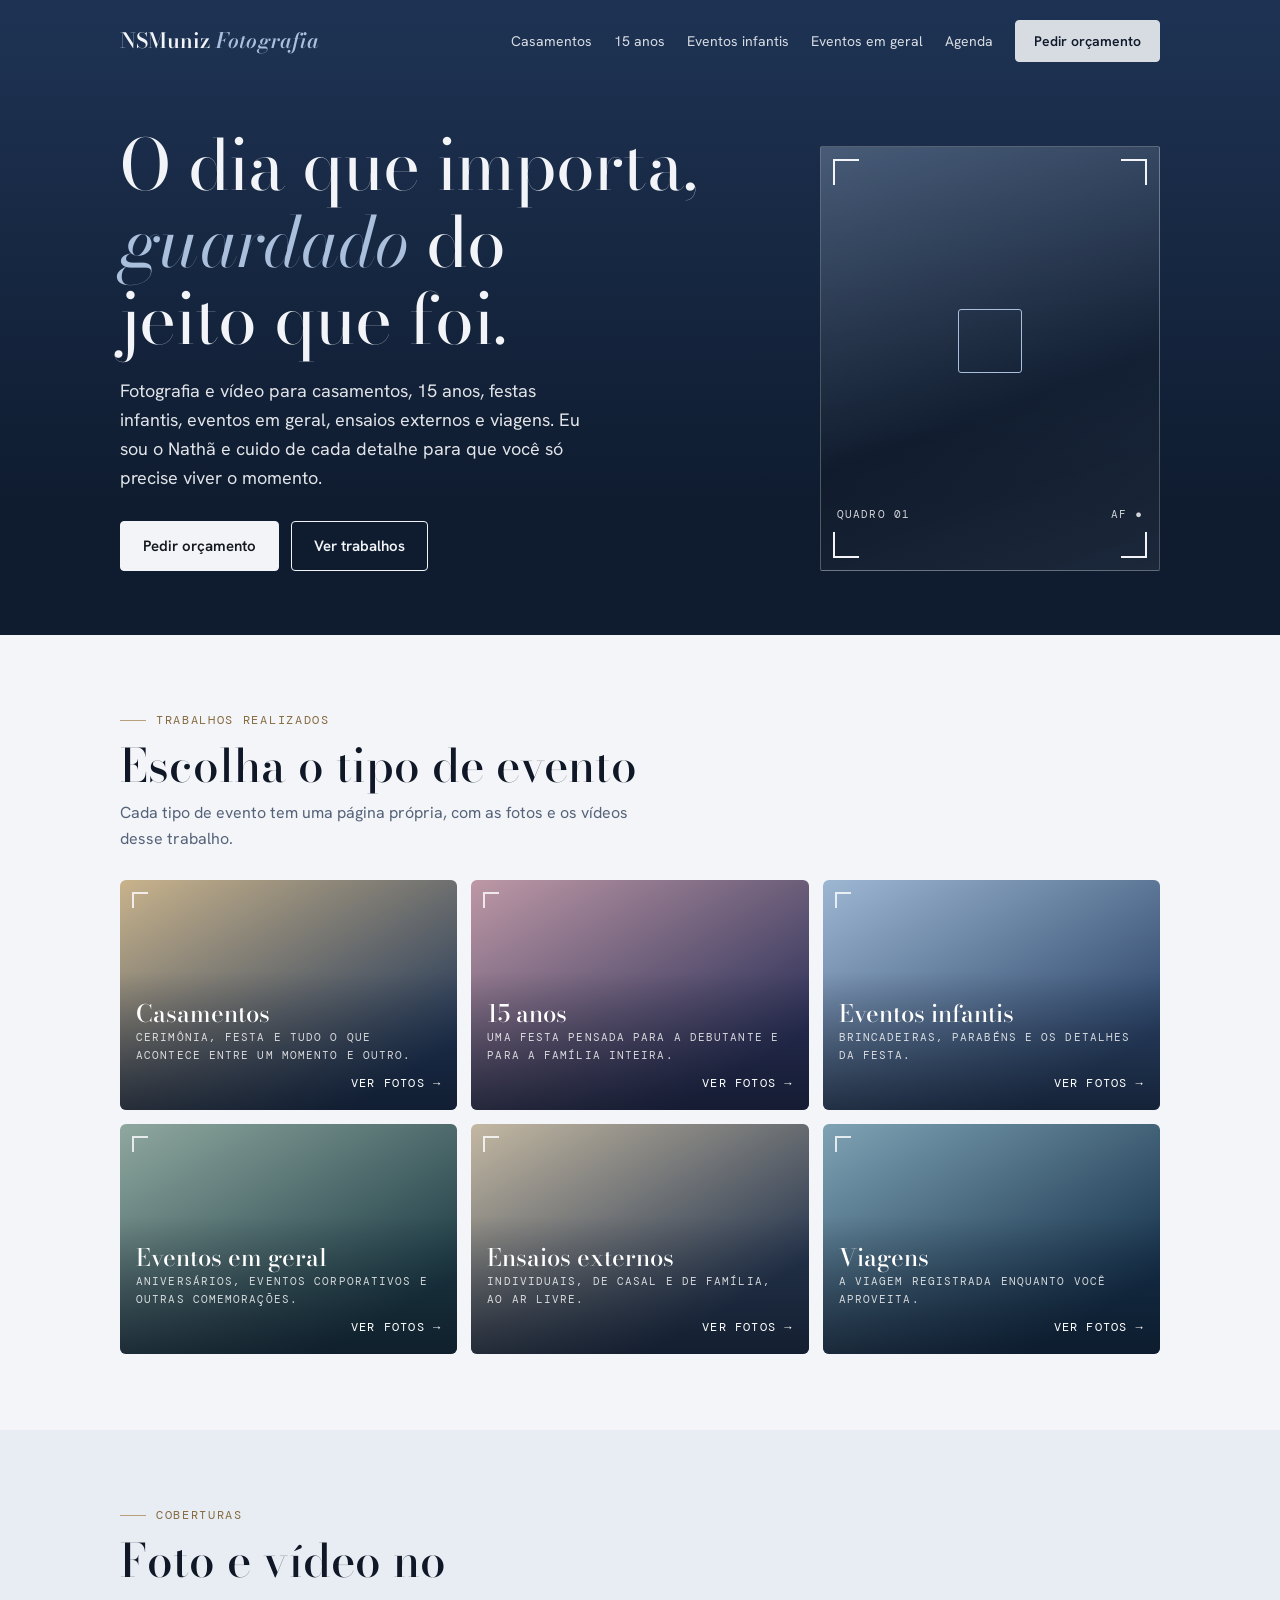
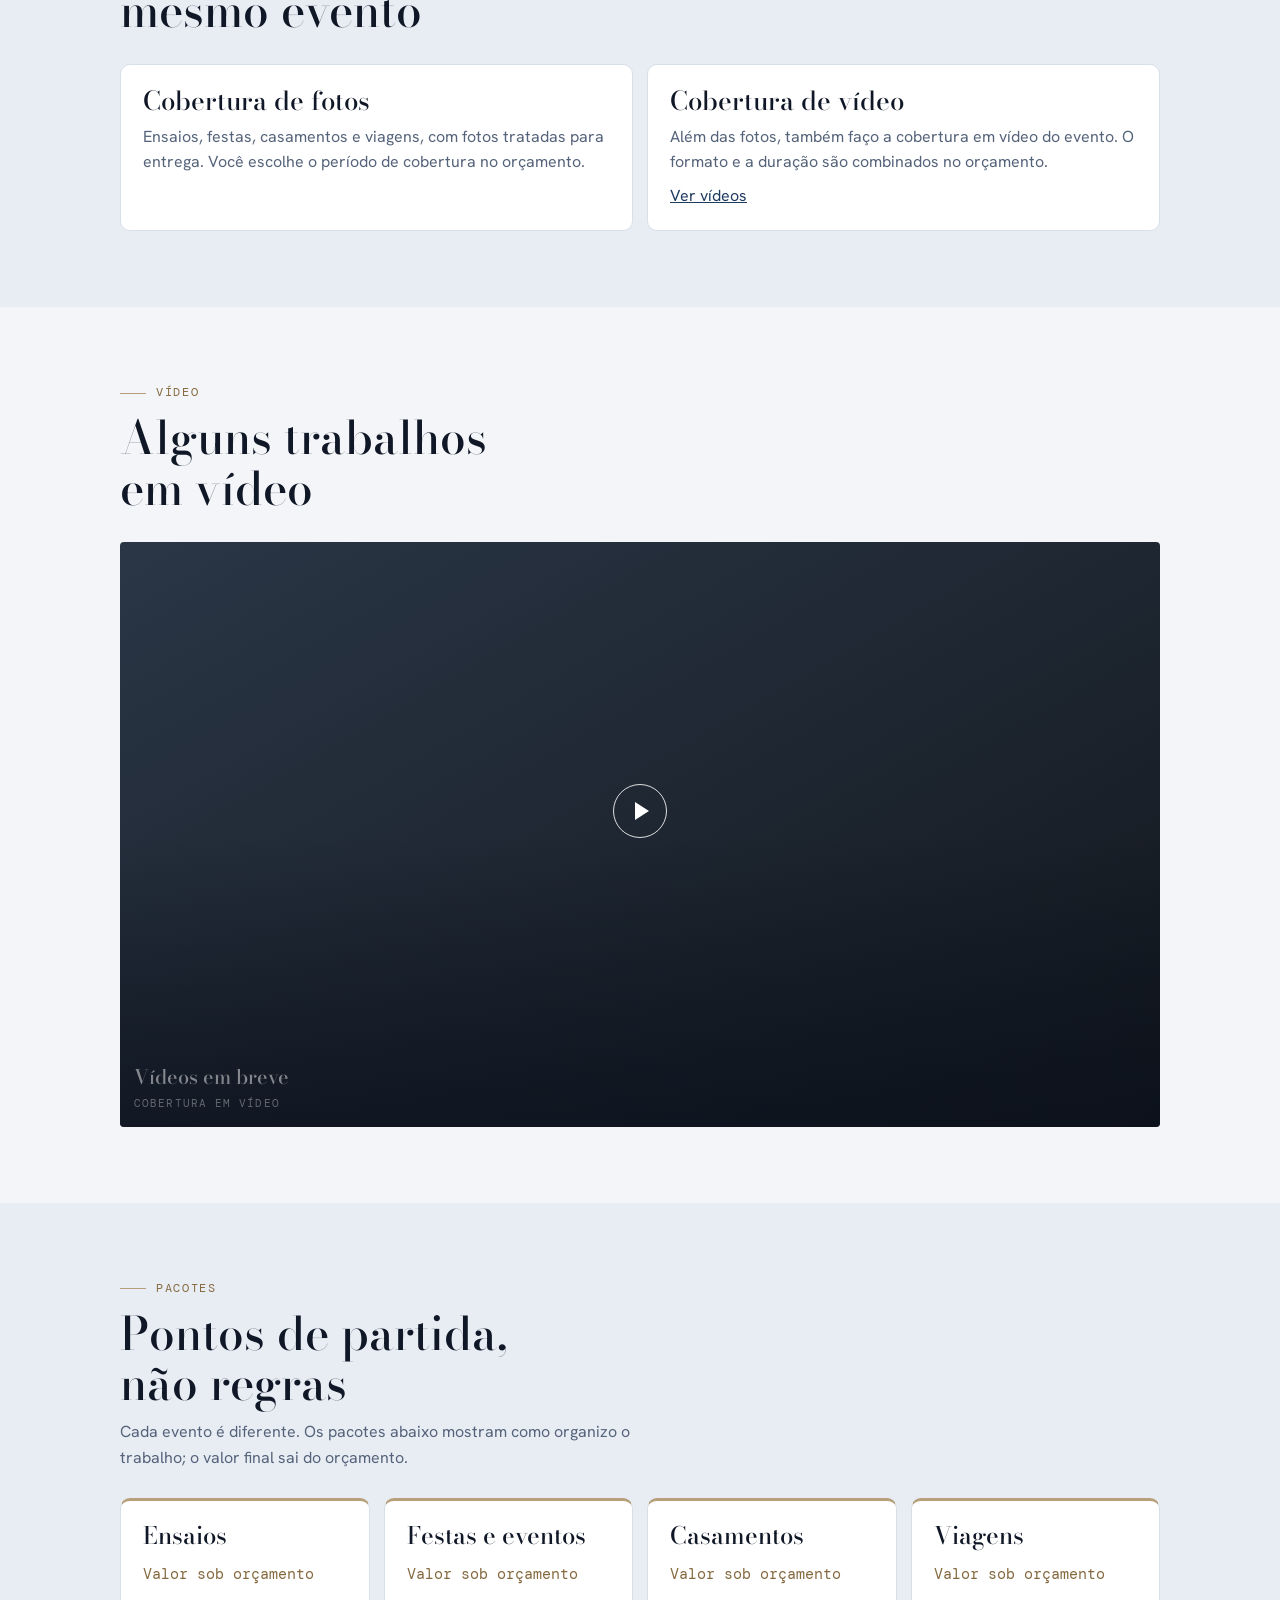
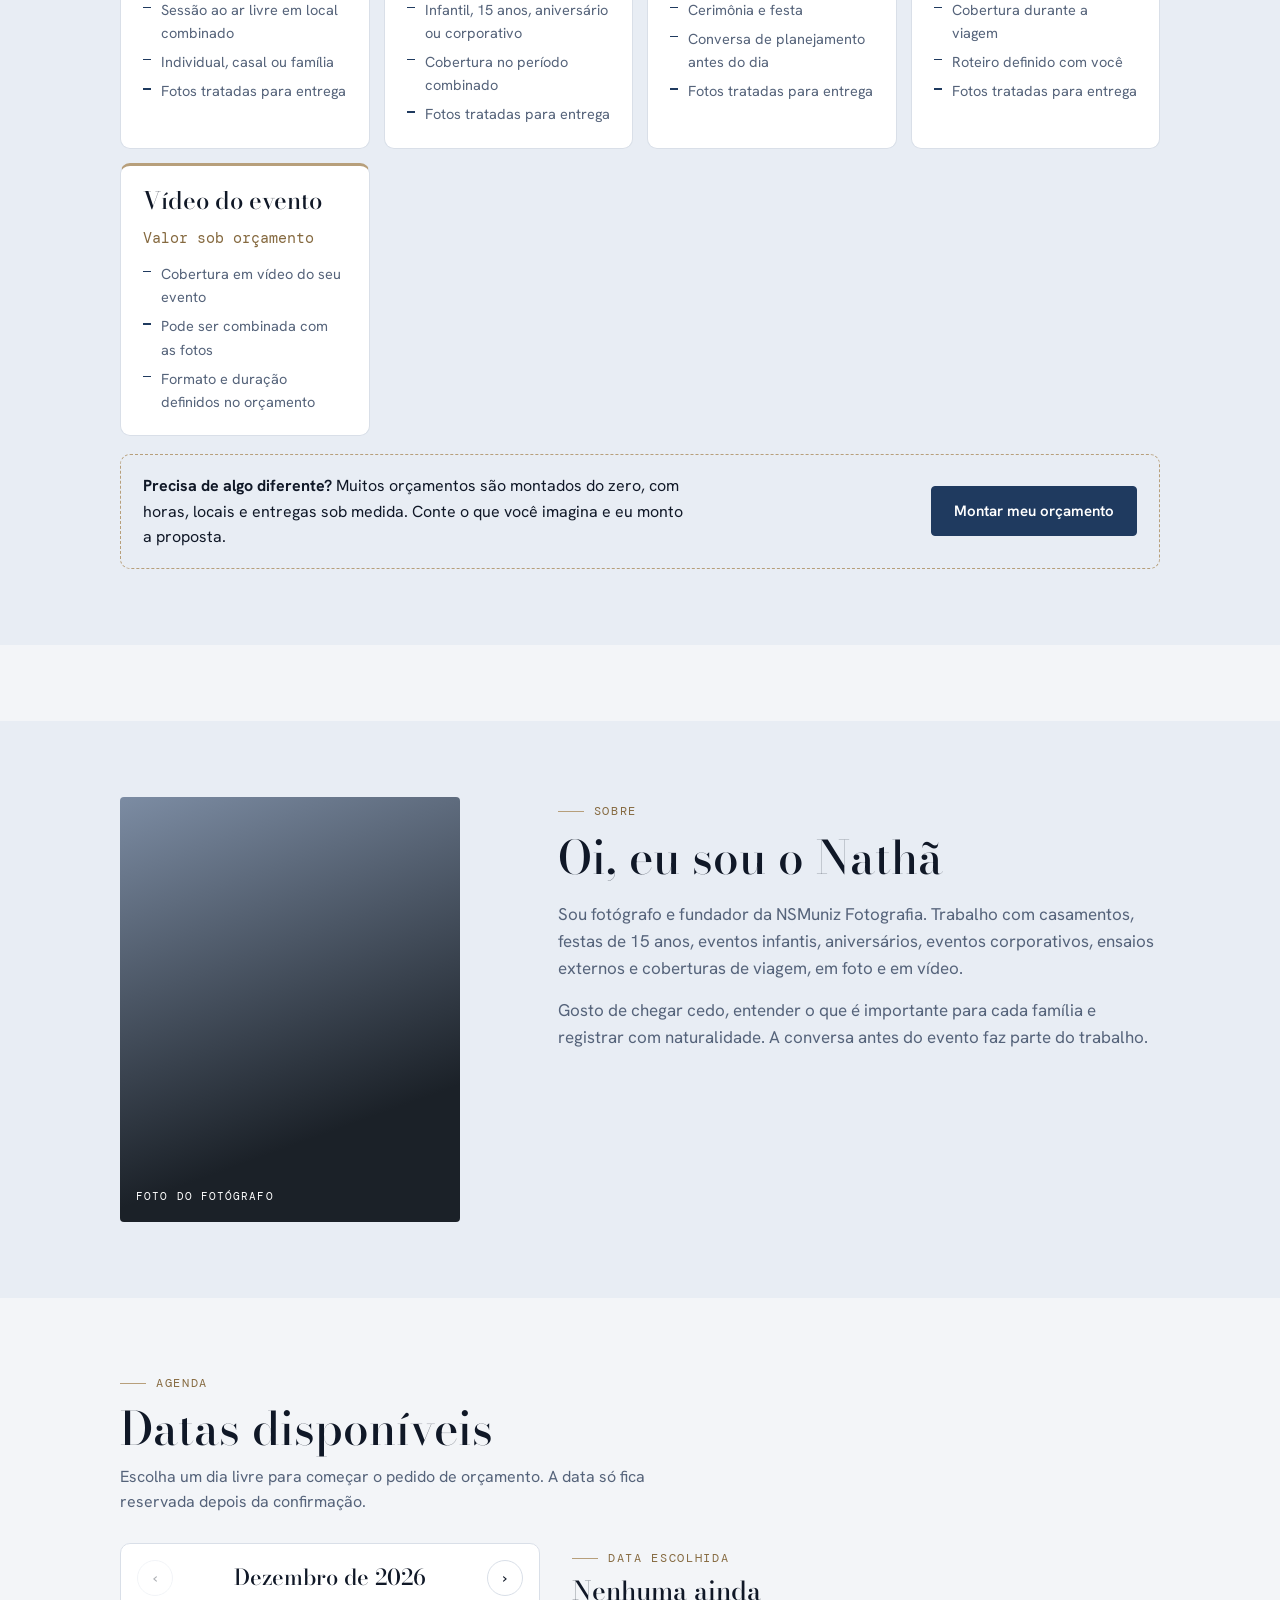
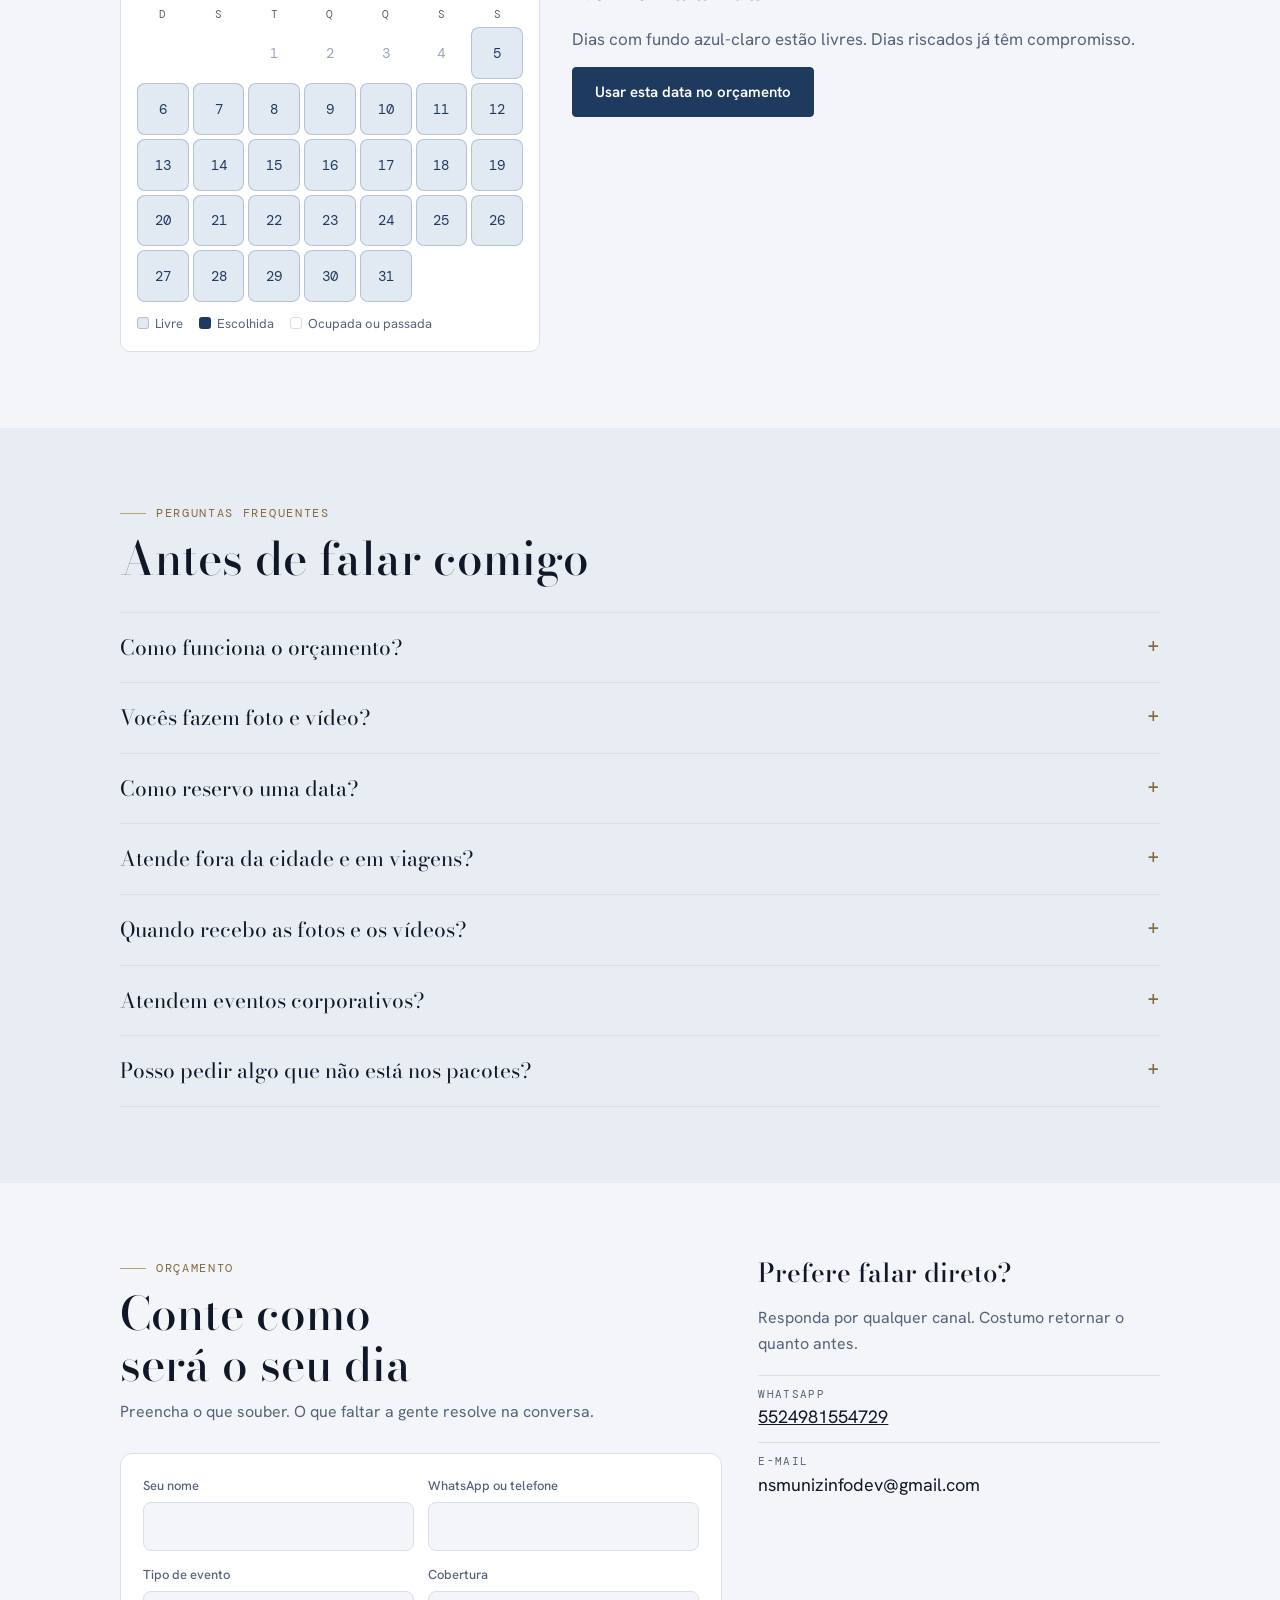
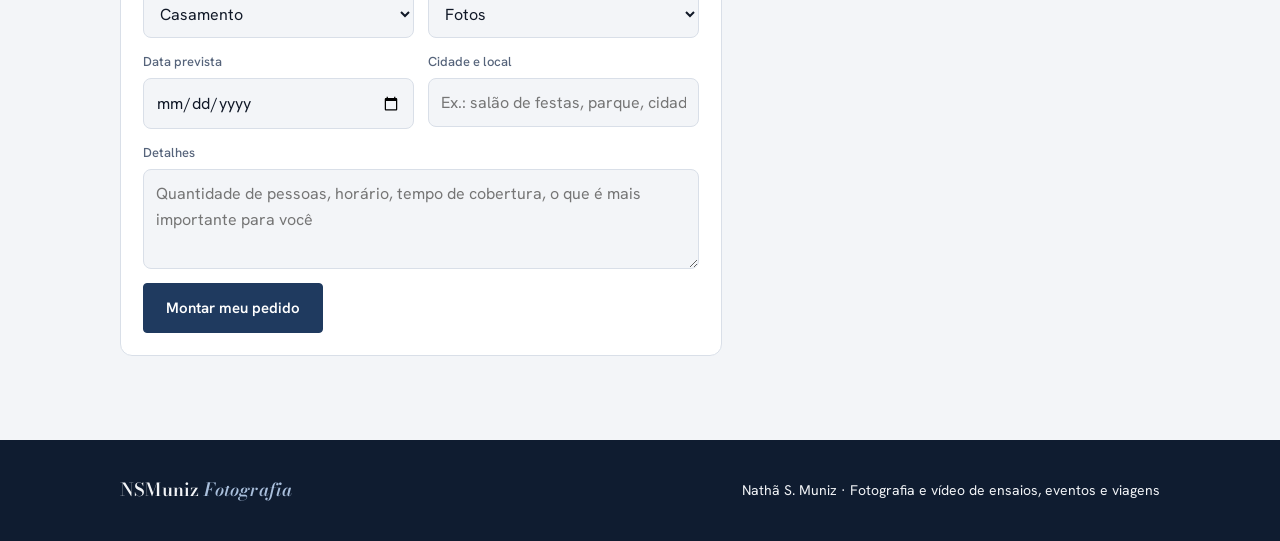
==== index.html @ a8e8cd25 "Add files via upload Upload inicial dos arquivos do site NSMuniz Fotografia" ====
<!doctype html><html lang="pt-BR"><head><meta charset="utf-8"><meta name="viewport" content="width=device-width,initial-scale=1,viewport-fit=cover"><title>NSMuniz Fotografia</title><link rel="preconnect" href="https://fonts.googleapis.com"><link rel="preconnect" href="https://fonts.gstatic.com" crossorigin><link rel="stylesheet" href="https://fonts.googleapis.com/css2?family=Bodoni+Moda:ital,opsz,wght@0,6..96,400..700;1,6..96,400..700&family=Hanken+Grotesk:wght@400;500;600&family=DM+Mono:wght@400;500&display=swap"><style>
/* Layout: abertura em faixa grafite com moldura de visor, seções em coluna única de leitura, calendário e formulário de orçamento */
:root{
  --bg:#F3F5F8; --surface:#FFFFFF; --ink:#101827; --muted:#55637A; --line:#D9DFE8;
  --accent:#1F3A5F; --accent-ink:#FFFFFF; --accent-text:#1F3A5F;
  --sand:#B79F7B; --sand-text:#85693F; --tint:#E8EDF4;
  --night:#0F1C30; --night-ink:#F2F4F7; --glow:#A9BFDC;
  --free:#E1E9F3; --free-ink:#1F3A5F; --booked-ink:#9AA6B8;
  --font-display:"Bodoni Moda","Didot","Times New Roman",serif;
  --font-body:"Hanken Grotesk","Segoe UI",system-ui,sans-serif;
  --font-mono:"DM Mono",ui-monospace,Menlo,Consolas,monospace;
}
@media (prefers-color-scheme:dark){:root:not([data-theme="light"]){
  --bg:#0B121C; --surface:#121B29; --ink:#E8ECF2; --muted:#98A6BA; --line:#223048;
  --accent:#9DB8DE; --accent-ink:#0B121C; --accent-text:#A9C2E4;
  --sand:#CDB48C; --sand-text:#CDB48C; --tint:#0F1826;
  --night:#08111D; --free:#17263B; --free-ink:#B5CBEA; --booked-ink:#5B6779; color-scheme:dark;}}
:root[data-theme="dark"]{
  --bg:#0B121C; --surface:#121B29; --ink:#E8ECF2; --muted:#98A6BA; --line:#223048;
  --accent:#9DB8DE; --accent-ink:#0B121C; --accent-text:#A9C2E4;
  --sand:#CDB48C; --sand-text:#CDB48C; --tint:#0F1826;
  --night:#08111D; --free:#17263B; --free-ink:#B5CBEA; --booked-ink:#5B6779; color-scheme:dark;}

*{box-sizing:border-box}
html{scroll-behavior:smooth}
@media (prefers-reduced-motion:reduce){html{scroll-behavior:auto}}
body{background:var(--bg);color:var(--ink);font-family:var(--font-body);font-size:16px;line-height:1.6}
h1,h2,h3{font-family:var(--font-display);font-weight:500;margin:0;text-wrap:balance;line-height:1.1}
p{margin:0}
a{color:inherit}
button,input,select,textarea{font:inherit;color:inherit}
button{cursor:pointer}
:focus-visible{outline:2px solid var(--accent);outline-offset:3px}
.gut{padding-left:max(16px,env(safe-area-inset-left,0px));padding-right:max(16px,env(safe-area-inset-right,0px))}
.in{max-width:1040px;margin:0 auto}
.label{font-family:var(--font-mono);font-size:12px;letter-spacing:.14em;text-transform:uppercase;color:var(--accent-text)}
.btn{display:inline-flex;align-items:center;justify-content:center;gap:8px;border:1.5px solid var(--accent);background:var(--accent);color:var(--accent-ink);
  padding:12px 22px;border-radius:4px;font-weight:600;text-decoration:none;font-size:15px}
.btn.ghost{background:transparent;color:inherit;border-color:currentColor}
.btn:hover{filter:brightness(1.06)}

/* abertura */
.hero{background:linear-gradient(180deg,#1B2128 0%,var(--night) 75%);color:var(--night-ink);
  padding-block:calc(20px + env(safe-area-inset-top,0px)) 64px;position:relative;overflow:hidden}
.nav{display:flex;align-items:center;justify-content:space-between;gap:16px;flex-wrap:wrap}
.logo{font-family:var(--font-display);font-size:21px;font-weight:600;letter-spacing:.01em;text-decoration:none}
.logo span{color:var(--glow);font-style:italic}
.links{display:flex;gap:22px;align-items:center;flex-wrap:wrap;font-size:14px}
.links a{text-decoration:none;opacity:.88}.links a:hover{opacity:1;text-decoration:underline;text-underline-offset:4px}
@media (max-width:720px){.links .opt{display:none}}
.hero-body{display:grid;grid-template-columns:minmax(0,1.25fr) minmax(0,.75fr);gap:36px;align-items:end;margin-top:64px}
@media (max-width:820px){.hero-body{grid-template-columns:minmax(0,1fr);margin-top:44px}}
.hero h1{font-size:clamp(38px,6.4vw,70px);font-weight:400;letter-spacing:-.01em}
.hero h1 b{font-weight:400;font-style:italic;color:var(--glow)}
.hero .lead{margin-top:20px;max-width:46ch;font-size:18px;opacity:.9}
.hero .cta{display:flex;flex-wrap:wrap;gap:12px;margin-top:28px}
.frame{aspect-ratio:4/5;max-width:340px;width:100%;justify-self:end;position:relative;border:1px solid rgba(243,241,236,.25);
  background:linear-gradient(160deg,rgba(159,180,207,.35),rgba(20,24,29,.2) 60%,rgba(243,241,236,.06));border-radius:2px}
.frame i{position:absolute;width:26px;height:26px;border-color:var(--night-ink);border-style:solid;border-width:0}
.frame i:nth-child(1){top:12px;left:12px;border-top-width:2px;border-left-width:2px}
.frame i:nth-child(2){top:12px;right:12px;border-top-width:2px;border-right-width:2px}
.frame i:nth-child(3){bottom:12px;left:12px;border-bottom-width:2px;border-left-width:2px}
.frame i:nth-child(4){bottom:12px;right:12px;border-bottom-width:2px;border-right-width:2px}
.frame .af{position:absolute;left:50%;top:46%;width:64px;height:64px;transform:translate(-50%,-50%);border:1.5px solid var(--glow);border-radius:3px}
.frame .meta{position:absolute;left:16px;right:16px;bottom:46px;display:flex;justify-content:space-between;font-family:var(--font-mono);font-size:11px;letter-spacing:.1em;text-transform:uppercase;opacity:.85}
@media (max-width:820px){.frame{justify-self:start;max-width:240px;aspect-ratio:4/3}}

section.s{padding-block:76px 0}
.head{display:flex;flex-direction:column;gap:10px;margin-bottom:28px;max-width:60ch}
.head h2{font-size:clamp(30px,4.6vw,46px)}
.head p{color:var(--muted)}

/* trabalhos */
.mosaic{display:grid;grid-template-columns:repeat(6,minmax(0,1fr));gap:12px}
.tile{position:relative;overflow:hidden;border-radius:6px;min-height:220px;color:#fff;display:flex;align-items:flex-end;padding:16px;grid-column:span 2;background:var(--g)}
.tile:nth-child(1){grid-column:span 4;min-height:300px}
.tile:nth-child(2){grid-row:span 1}
.tile img{position:absolute;inset:0;width:100%;height:100%;object-fit:cover}
.tile::after{content:"";position:absolute;inset:0;background:linear-gradient(180deg,transparent 45%,rgba(8,14,26,.62))}
.tile .cap{position:relative;z-index:1;display:flex;flex-direction:column;gap:2px}
.tile h3{font-size:24px}
.tile .soon{font-family:var(--font-mono);font-size:11px;letter-spacing:.1em;text-transform:uppercase;opacity:.8}
.tile .k{position:absolute;z-index:1;top:12px;left:12px;width:16px;height:16px;border-top:2px solid rgba(255,255,255,.8);border-left:2px solid rgba(255,255,255,.8)}
@media (max-width:720px){.mosaic{grid-template-columns:repeat(2,minmax(0,1fr))}.tile,.tile:nth-child(1){grid-column:span 1;min-height:200px}.tile:nth-child(1){grid-column:span 2}}
.chips{display:flex;flex-wrap:wrap;gap:8px;margin-bottom:16px}
.chip{border:1px solid var(--line);background:var(--surface);padding:7px 14px;border-radius:4px;font-size:14px}
.chip[aria-pressed="true"]{background:var(--ink);color:var(--bg);border-color:var(--ink)}

/* coberturas */
.cov{display:grid;grid-template-columns:repeat(auto-fit,minmax(280px,1fr));border-top:1px solid var(--line)}
.cov>div{padding:22px 4px 22px 0;border-bottom:1px solid var(--line);display:flex;gap:16px}
.cov .n{font-family:var(--font-mono);font-size:12px;color:var(--accent-text);padding-top:6px;flex:none}
.cov h3{font-size:24px;margin-bottom:4px}
.cov p{color:var(--muted);font-size:15px}

/* pacotes */
.pk{display:grid;grid-template-columns:repeat(auto-fit,minmax(230px,1fr));gap:14px}
.card{background:var(--surface);border:1px solid var(--line);border-radius:10px;padding:22px;display:flex;flex-direction:column;gap:12px;min-width:0}
.card h3{font-size:24px}
.price{font-family:var(--font-mono);font-size:15px;color:var(--accent-text)}
.card ul{margin:0;padding:0;list-style:none;display:flex;flex-direction:column;gap:6px;color:var(--muted);font-size:14.5px}
.card li{padding-left:18px;position:relative}
.card li::before{content:"";position:absolute;left:0;top:.62em;width:8px;height:1.5px;background:var(--accent)}
.custom{margin-top:18px;border:1px dashed var(--accent);border-radius:10px;padding:18px 22px;display:flex;flex-wrap:wrap;gap:14px;justify-content:space-between;align-items:center}
.custom p{max-width:60ch}

/* depoimentos */
.quotes{display:grid;grid-template-columns:repeat(auto-fit,minmax(280px,1fr));gap:16px}
.quotes blockquote{margin:0;background:var(--surface);border:1px solid var(--line);border-radius:10px;padding:22px}
.quotes q{font-family:var(--font-display);font-style:italic;font-size:21px;line-height:1.35;quotes:none;display:block}
.quotes cite{display:block;margin-top:14px;font-style:normal;font-size:14px;color:var(--muted)}

/* sobre */
.about{display:grid;grid-template-columns:minmax(0,.8fr) minmax(0,1.2fr);gap:36px;align-items:start}
@media (max-width:760px){.about{grid-template-columns:minmax(0,1fr)}}
.portrait{aspect-ratio:4/5;border-radius:4px;background:linear-gradient(160deg,#7C8CA3,#1B2128 75%);position:relative;display:flex;align-items:flex-end;padding:16px;color:#fff;max-width:340px;width:100%}
.portrait img{position:absolute;inset:0;width:100%;height:100%;object-fit:cover;border-radius:6px}
.portrait span{position:relative;font-family:var(--font-mono);font-size:11px;letter-spacing:.1em;text-transform:uppercase}
.about p+p{margin-top:14px}
.about p{color:var(--muted);font-size:17px}

/* calendário */
.cal-wrap{display:grid;grid-template-columns:minmax(0,420px) minmax(0,1fr);gap:32px;align-items:start}
@media (max-width:820px){.cal-wrap{grid-template-columns:minmax(0,1fr)}}
.cal{background:var(--surface);border:1px solid var(--line);border-radius:10px;padding:16px}
.cal-h{display:flex;align-items:center;justify-content:space-between;margin-bottom:10px}
.cal-h strong{font-family:var(--font-display);font-size:22px;font-weight:500;text-transform:capitalize}
.cal-h button{border:1px solid var(--line);background:transparent;width:36px;height:36px;border-radius:50%}
.cal-h button[disabled]{opacity:.35;cursor:not-allowed}
.dow,.days{display:grid;grid-template-columns:repeat(7,1fr);gap:4px;text-align:center}
.dow{font-family:var(--font-mono);font-size:11px;color:var(--muted);margin-bottom:4px}
.d{aspect-ratio:1;border:0;border-radius:8px;background:var(--free);color:var(--free-ink);font-family:var(--font-mono);font-size:14px;padding:0}
.d:hover:not([disabled]){outline:2px solid var(--accent)}
.d[disabled]{background:transparent;color:var(--booked-ink);cursor:default}
.d.booked{text-decoration:line-through}
.d.sel{background:var(--accent);color:var(--accent-ink);font-weight:500}
.d.blank{visibility:hidden}
.legend{display:flex;flex-wrap:wrap;gap:16px;margin-top:12px;font-size:13px;color:var(--muted)}
.legend i{display:inline-block;width:12px;height:12px;border-radius:3px;margin-right:6px;vertical-align:-1px}
.pick{font-size:17px;color:var(--muted);display:flex;flex-direction:column;gap:14px}
.pick strong{color:var(--ink);font-family:var(--font-display);font-size:26px;font-weight:500;display:block}

/* perguntas */
.faq{border-top:1px solid var(--line)}
.faq details{border-bottom:1px solid var(--line);padding:18px 0}
.faq summary{cursor:pointer;font-family:var(--font-display);font-size:21px;list-style:none;display:flex;justify-content:space-between;gap:16px}
.faq summary::-webkit-details-marker{display:none}
.faq summary::after{content:"+";font-family:var(--font-mono);color:var(--accent-text)}
.faq details[open] summary::after{content:"–"}
.faq p{margin-top:10px;color:var(--muted);max-width:68ch}

/* orçamento */
.quote{display:grid;grid-template-columns:minmax(0,1.2fr) minmax(0,.8fr);gap:36px;align-items:start}
@media (max-width:860px){.quote{grid-template-columns:minmax(0,1fr)}}
form.q{background:var(--surface);border:1px solid var(--line);border-radius:12px;padding:22px;display:grid;grid-template-columns:1fr 1fr;gap:14px}
form.q .full{grid-column:1/-1}
@media (max-width:520px){form.q{grid-template-columns:1fr}}
.fl{display:flex;flex-direction:column;gap:5px;min-width:0}
.fl label{font-size:13px;font-weight:500;color:var(--muted)}
input[type=text],input[type=date],select,textarea{width:100%;min-width:0;border:1px solid var(--line);background:var(--bg);border-radius:8px;padding:11px 12px}
textarea{min-height:100px;resize:vertical}
.out{grid-column:1/-1;border:1px solid var(--accent);border-radius:10px;padding:16px;display:flex;flex-direction:column;gap:12px;background:var(--bg)}
.out pre{margin:0;white-space:pre-wrap;overflow-wrap:anywhere;font-family:var(--font-mono);font-size:13.5px}
.out .row{display:flex;flex-wrap:wrap;gap:10px}
.contact{display:flex;flex-direction:column;gap:18px}
.contact h3{font-size:26px}
.contact p{color:var(--muted)}
.ct{display:flex;flex-direction:column;gap:10px}
.ct div{display:flex;flex-direction:column;border-top:1px solid var(--line);padding-top:10px}
.ct small{font-family:var(--font-mono);font-size:11px;letter-spacing:.12em;text-transform:uppercase;color:var(--muted)}
.ct a,.ct span{font-size:18px;overflow-wrap:anywhere}
.err{color:#B3402F;font-size:14px}
@media (prefers-color-scheme:dark){:root:not([data-theme="light"]) .err{color:#F09A8B}}
:root[data-theme="dark"] .err{color:#F09A8B}

footer{margin-top:84px;background:var(--night);color:var(--night-ink);padding-block:36px calc(36px + env(safe-area-inset-bottom,0px))}
footer .in{display:flex;flex-wrap:wrap;gap:12px 24px;justify-content:space-between;align-items:center;font-size:14px}
footer .logo{font-size:18px}

.hero .btn:not(.ghost){background:var(--night-ink);border-color:var(--night-ink);color:#14181D}
.hero .btn.ghost{color:var(--night-ink)}
footer .logo span,.logo span{color:var(--glow)}

body{margin:0}
.hero.small{padding-bottom:48px}
.hero.small .hero-body{margin-top:40px}
.nav .links a.cur{text-decoration:underline;text-underline-offset:4px;opacity:1}
.niches{display:grid;grid-template-columns:repeat(auto-fit,minmax(280px,1fr));gap:14px}
a.tile{text-decoration:none}
.niches .tile,.niches .tile:nth-child(1){grid-column:auto;min-height:230px;flex-wrap:wrap;align-content:flex-end;gap:10px}
[hidden]{display:none!important}
a.tile:hover{filter:brightness(1.08)}
a.tile .go{position:relative;z-index:1;margin-left:auto;font-family:var(--font-mono);font-size:12px;letter-spacing:.1em;text-transform:uppercase;align-self:flex-end}
.two{display:grid;grid-template-columns:repeat(auto-fit,minmax(280px,1fr));gap:14px}
.vids{display:grid;grid-template-columns:repeat(auto-fit,minmax(260px,1fr));gap:14px;margin-top:18px}
.vid{position:relative;border-radius:4px;overflow:hidden;aspect-ratio:16/9;background:var(--g,linear-gradient(150deg,#2A3646,#12171D));color:#fff;display:flex;align-items:flex-end;padding:14px;text-decoration:none;min-width:0}
.vid video{position:absolute;inset:0;width:100%;height:100%;object-fit:cover;background:#000}
.vid.hasv{padding:0;align-items:stretch}
.vid .play{position:absolute;left:50%;top:46%;width:54px;height:54px;transform:translate(-50%,-50%);border-radius:50%;border:1.5px solid rgba(255,255,255,.85);display:grid;place-items:center}
.vid .play::after{content:"";border-left:14px solid #fff;border-top:9px solid transparent;border-bottom:9px solid transparent;margin-left:4px}
.vid .cap{position:relative;display:flex;flex-direction:column;gap:2px}
.vid .cap strong{font-family:var(--font-display);font-weight:500;font-size:20px}
.vid .cap span{font-family:var(--font-mono);font-size:11px;letter-spacing:.1em;text-transform:uppercase;opacity:.8}
.vid::after{content:"";position:absolute;inset:0;background:linear-gradient(180deg,transparent 50%,rgba(8,14,26,.6));pointer-events:none}
.vid.hasv::after{display:none}
.gal{display:grid;grid-template-columns:repeat(auto-fill,minmax(min(100%,160px),1fr));gap:10px}
.gal .ph{position:relative;aspect-ratio:4/5;border-radius:3px;overflow:hidden;border:0;padding:0;background:var(--g);color:#fff;display:flex;align-items:flex-end;text-align:left}
.gal .ph img{position:absolute;inset:0;width:100%;height:100%;object-fit:cover}
.gal .ph span{position:relative;padding:10px;font-family:var(--font-mono);font-size:11px;letter-spacing:.1em;text-transform:uppercase;opacity:.85}
.gal .ph.w{grid-column:span 2;aspect-ratio:8/5}
.lb{position:fixed;inset:0;background:rgba(6,10,18,.92);z-index:50;display:flex;align-items:center;justify-content:center;padding:max(16px,env(safe-area-inset-top,0px)) 16px}
.lb img{max-width:100%;max-height:100%;object-fit:contain;border-radius:4px}
.lb button{position:absolute;top:calc(14px + env(safe-area-inset-top,0px));right:16px;border:1px solid rgba(255,255,255,.5);background:transparent;color:#fff;border-radius:999px;padding:8px 16px}
.lb .pv,.lb .nx{top:50%;transform:translateY(-50%);right:auto;width:44px;height:44px;padding:0;border-radius:50%;font-size:20px}
.lb .pv{left:12px}.lb .nx{right:12px}
.incl{margin:0;padding:0;list-style:none;display:grid;grid-template-columns:repeat(auto-fit,minmax(240px,1fr));gap:10px 24px}
.incl li{padding:12px 0 12px 20px;border-top:1px solid var(--line);position:relative}
.incl li::before{content:"";position:absolute;left:0;top:1.35em;width:10px;height:1.5px;background:var(--accent)}
.sv{background:var(--surface);border:1px solid var(--line);border-radius:10px;padding:22px;display:flex;flex-direction:column;gap:8px}
.sv h3{font-size:26px}
.sv p{color:var(--muted)}
.crumb{font-family:var(--font-mono);font-size:12px;letter-spacing:.1em;text-transform:uppercase;opacity:.8}
.crumb a{text-decoration:none}
.others{display:flex;flex-wrap:wrap;gap:8px;margin-top:20px}
.others a{border:1px solid var(--line);background:var(--surface);padding:8px 16px;border-radius:4px;font-size:14px;text-decoration:none}
.others a:hover{border-color:var(--accent)}

.label{color:var(--sand-text)}
.label::before{content:"";display:inline-block;width:26px;height:1px;background:var(--sand);vertical-align:middle;margin-right:10px}
.hero .label::before,.hero .crumb::before{display:none}
.hero{background:linear-gradient(180deg,#1E3354 0%,var(--night) 78%)}
.hero h1 b{color:var(--glow)}
.hero .lead{opacity:.92}
.hero .links a.btn{color:#101827}
main>section.s:nth-of-type(even){background:var(--tint);padding-block:76px;margin-top:76px}
.cal-h strong{text-transform:none;display:inline-block}.cal-h strong::first-letter{text-transform:uppercase}
.d{background:var(--free);color:var(--free-ink);border:1px solid color-mix(in srgb,var(--accent) 22%,transparent)}
.d.sel{background:var(--accent);color:var(--accent-ink);border-color:var(--accent)}
.d[disabled]{background:transparent;border-color:transparent}
.legend i{border:1px solid color-mix(in srgb,var(--accent) 22%,transparent)}
.card{border-top:3px solid var(--sand)}
.custom{border-color:var(--sand)}
.price{color:var(--sand-text)}
.faq summary::after{color:var(--sand-text)}
.cov .n{color:var(--sand-text)}
.tile::after{background:linear-gradient(180deg,transparent 40%,rgba(10,18,32,.66))}
/* transição entre páginas */
@view-transition{navigation:auto}
@keyframes pgin{from{opacity:0;transform:translateY(8px)}to{opacity:1;transform:none}}
body{animation:pgin .5s ease both}
html.leaving body{opacity:0;transform:translateY(-6px);transition:opacity .24s ease,transform .24s ease}
@media (prefers-reduced-motion:reduce){body{animation:none}html.leaving body{transition:none}}
</style></head><body><header class="hero gut">
  <div class="in">
    <nav class="nav" aria-label="Principal">
      <a class="logo" href="#topo">NSMuniz <span>Fotografia</span></a>
      <div class="links"><a class="opt" href="casamentos.html">Casamentos</a><a class="opt" href="15-anos.html">15 anos</a><a class="opt" href="infantil.html">Eventos infantis</a><a class="opt" href="eventos.html">Eventos em geral</a><a class="opt" href="#datas">Agenda</a><a class="btn" href="#orcamento" style="padding:9px 18px;font-size:14px">Pedir orçamento</a></div>
    </nav>
    <div class="hero-body" id="topo">
      <div>
        <h1>O dia que importa, <b>guardado</b> do jeito que foi.</h1>
        <p class="lead">Fotografia e vídeo para casamentos, 15 anos, festas infantis, eventos em geral, ensaios externos e viagens. Eu sou o Nathã e cuido de cada detalhe para que você só precise viver o momento.</p>
        <div class="cta"><a class="btn" href="#orcamento">Pedir orçamento</a><a class="btn ghost" href="#nichos">Ver trabalhos</a></div>
      </div>
      <div class="frame" aria-hidden="true"><i></i><i></i><i></i><i></i><div class="af"></div><div class="meta"><span>Quadro 01</span><span>AF ●</span></div></div>
    </div>
  </div>
</header>
<main>
<section class="s gut" id="nichos"><div class="in">
  <div class="head"><span class="label">Trabalhos realizados</span><h2>Escolha o tipo de evento</h2><p>Cada tipo de evento tem uma página própria, com as fotos e os vídeos desse trabalho.</p></div>
  <div class="niches"><a class="tile" href="casamentos.html" style="--g:linear-gradient(150deg,#C9B38C,#1F3556 85%)"><span class="k"></span><span class="cap"><h3>Casamentos</h3><span class="soon">Cerimônia, festa e tudo o que acontece entre um momento e outro.</span></span><span class="go">Ver fotos →</span></a><a class="tile" href="15-anos.html" style="--g:linear-gradient(150deg,#BE98A6,#2A2F57 82%)"><span class="k"></span><span class="cap"><h3>15 anos</h3><span class="soon">Uma festa pensada para a debutante e para a família inteira.</span></span><span class="go">Ver fotos →</span></a><a class="tile" href="infantil.html" style="--g:linear-gradient(150deg,#9DB7D3,#2B4468 82%)"><span class="k"></span><span class="cap"><h3>Eventos infantis</h3><span class="soon">Brincadeiras, parabéns e os detalhes da festa.</span></span><span class="go">Ver fotos →</span></a><a class="tile" href="eventos.html" style="--g:linear-gradient(150deg,#8FA89F,#1B3A44 82%)"><span class="k"></span><span class="cap"><h3>Eventos em geral</h3><span class="soon">Aniversários, eventos corporativos e outras comemorações.</span></span><span class="go">Ver fotos →</span></a><a class="tile" href="ensaios.html" style="--g:linear-gradient(150deg,#C4B8A2,#26364F 78%)"><span class="k"></span><span class="cap"><h3>Ensaios externos</h3><span class="soon">Individuais, de casal e de família, ao ar livre.</span></span><span class="go">Ver fotos →</span></a><a class="tile" href="viagens.html" style="--g:linear-gradient(150deg,#7FA3B5,#14304A 82%)"><span class="k"></span><span class="cap"><h3>Viagens</h3><span class="soon">A viagem registrada enquanto você aproveita.</span></span><span class="go">Ver fotos →</span></a></div>
</div></section>

<section class="s gut" id="coberturas"><div class="in">
  <div class="head"><span class="label">Coberturas</span><h2>Foto e vídeo no mesmo evento</h2></div>
  <div class="two">
    <div class="sv"><h3>Cobertura de fotos</h3><p>Ensaios, festas, casamentos e viagens, com fotos tratadas para entrega. Você escolhe o período de cobertura no orçamento.</p></div>
    <div class="sv"><h3>Cobertura de vídeo</h3><p>Além das fotos, também faço a cobertura em vídeo do evento. O formato e a duração são combinados no orçamento.</p><a href="#video" style="color:var(--accent-text)">Ver vídeos</a></div>
  </div>
</div></section>

<section class="s gut" id="video"><div class="in">
  <div class="head"><span class="label">Vídeo</span><h2>Alguns trabalhos em vídeo</h2></div>
  <div class="vids" id="vids" style="margin-top:0"></div>
</div></section>

<section class="s gut" id="pacotes"><div class="in">
  <div class="head"><span class="label">Pacotes</span><h2>Pontos de partida, não regras</h2><p>Cada evento é diferente. Os pacotes abaixo mostram como organizo o trabalho; o valor final sai do orçamento.</p></div>
  <div class="pk" id="pk"></div>
  <div class="custom"><p><strong>Precisa de algo diferente?</strong> Muitos orçamentos são montados do zero, com horas, locais e entregas sob medida. Conte o que você imagina e eu monto a proposta.</p><a class="btn" href="#orcamento">Montar meu orçamento</a></div>
</div></section>

<section class="s gut" id="depoimentos" hidden><div class="in">
  <div class="head"><span class="label">Depoimentos</span><h2>Quem já passou pela câmera</h2></div>
  <div class="quotes" id="quotes"></div>
</div></section>

<section class="s gut" id="sobre"><div class="in about">
  <div class="portrait"><span>Foto do fotógrafo</span></div>
  <div>
    <span class="label">Sobre</span>
    <h2 style="font-size:clamp(30px,4.6vw,46px);margin:10px 0 18px">Oi, eu sou o Nathã</h2>
    <p>Sou fotógrafo e fundador da NSMuniz Fotografia. Trabalho com casamentos, festas de 15 anos, eventos infantis, aniversários, eventos corporativos, ensaios externos e coberturas de viagem, em foto e em vídeo.</p>
    <p>Gosto de chegar cedo, entender o que é importante para cada família e registrar com naturalidade. A conversa antes do evento faz parte do trabalho.</p>
  </div>
</div></section>

<section class="s gut" id="datas"><div class="in">
  <div class="head"><span class="label">Agenda</span><h2>Datas disponíveis</h2><p>Escolha um dia livre para começar o pedido de orçamento. A data só fica reservada depois da confirmação.</p></div>
  <div class="cal-wrap">
    <div class="cal" id="cal"></div>
    <div class="pick"><div><span class="label">Data escolhida</span><strong id="pick-date">Nenhuma ainda</strong></div><p>Dias com fundo azul-claro estão livres. Dias riscados já têm compromisso.</p><div><a class="btn" href="#orcamento">Usar esta data no orçamento</a></div></div>
  </div>
</div></section>

<section class="s gut" id="perguntas"><div class="in">
  <div class="head"><span class="label">Perguntas frequentes</span><h2>Antes de falar comigo</h2></div>
  <div class="faq">
    <details><summary>Como funciona o orçamento?</summary><p>Você preenche o formulário com o tipo de evento, a cobertura (fotos, vídeo ou os dois), a data e o local. Eu respondo com uma proposta de acordo com o que você precisa, e ajustamos juntos até ficar certo.</p></details>
    <details><summary>Vocês fazem foto e vídeo?</summary><p>Sim. Além da cobertura de fotos, também faço a cobertura em vídeo. Você pede o que precisar no orçamento.</p></details>
    <details><summary>Como reservo uma data?</summary><p>Confira se o dia está livre no calendário e envie o pedido. A reserva é combinada na proposta; até lá, a data não fica bloqueada.</p></details>
    <details><summary>Atende fora da cidade e em viagens?</summary><p>Faço coberturas fotográficas em viagem. Informe o destino e o período no pedido para eu calcular a proposta.</p></details>
    <details><summary>Quando recebo as fotos e os vídeos?</summary><p>O prazo e a forma de entrega são combinados no orçamento, de acordo com o tipo de evento e a quantidade de material.</p></details>
    <details><summary>Atendem eventos corporativos?</summary><p>Sim. Além dos eventos sociais, faço a cobertura de eventos corporativos. Conte o tipo de evento e a programação no pedido de orçamento.</p></details>
    <details><summary>Posso pedir algo que não está nos pacotes?</summary><p>Pode. Parte dos orçamentos é totalmente personalizada. Descreva sua ideia no campo de detalhes e eu respondo com as opções.</p></details>
  </div>
</div></section>
<section class="s gut" id="orcamento"><div class="in quote">
  <div>
    <div class="head"><span class="label">Orçamento</span><h2>Conte como será o seu dia</h2><p>Preencha o que souber. O que faltar a gente resolve na conversa.</p></div>
    <form class="q" id="qf" novalidate>
      <div class="fl"><label for="q-nome">Seu nome</label><input type="text" id="q-nome" autocomplete="name" required></div>
      <div class="fl"><label for="q-zap">WhatsApp ou telefone</label><input type="text" id="q-zap" inputmode="tel" autocomplete="tel" required></div>
      <div class="fl"><label for="q-tipo">Tipo de evento</label><select id="q-tipo"><option>Casamento</option><option>Festa de 15 anos</option><option>Evento infantil</option><option>Evento em geral</option><option>Ensaio externo</option><option>Cobertura de viagem</option><option>Outro</option></select></div>
      <div class="fl"><label for="q-cob">Cobertura</label><select id="q-cob"><option>Fotos</option><option>Vídeo</option><option>Fotos e vídeo</option></select></div>
      <div class="fl"><label for="q-data">Data prevista</label><input type="date" id="q-data"></div>
      <div class="fl"><label for="q-local">Cidade e local</label><input type="text" id="q-local" placeholder="Ex.: salão de festas, parque, cidade de destino"></div>
      <div class="fl full"><label for="q-msg">Detalhes</label><textarea id="q-msg" placeholder="Quantidade de pessoas, horário, tempo de cobertura, o que é mais importante para você"></textarea></div>
      <div class="full"><button class="btn" type="submit">Montar meu pedido</button><span class="err" id="q-err" role="alert" style="margin-left:12px"></span></div>
      <div class="out" id="q-out" hidden>
        <strong>Seu pedido está pronto</strong>
        <pre id="q-text"></pre>
        <div class="row"><button class="btn" type="button" id="q-copy">Copiar mensagem</button><a class="btn ghost" id="q-wa" target="_blank" rel="noopener" hidden>Enviar pelo WhatsApp</a><a class="btn ghost" id="q-mail" target="_blank" rel="noopener" hidden>Enviar por e-mail</a></div>
        <small id="q-hint" style="color:var(--muted)"></small>
      </div>
    </form>
  </div>
  <aside class="contact" id="contact"><h3>Prefere falar direto?</h3><p>Responda por qualquer canal. Costumo retornar o quanto antes.</p><div class="ct" id="ct"></div></aside>
</div></section>
</main>
<footer class="gut"><div class="in"><a class="logo" href="index.html">NSMuniz <span>Fotografia</span></a><span>Nathã S. Muniz · Fotografia e vídeo de ensaios, eventos e viagens</span></div></footer><script>(function(){"use strict";
(function pageFx(){
  document.addEventListener("click",function(e){
    var a=e.target.closest&&e.target.closest("a[href]");if(!a||e.defaultPrevented||e.metaKey||e.ctrlKey||e.shiftKey||e.button)return;
    var h=a.getAttribute("href")||"";if(a.target||!/^[\w-]+\.html(#.*)?$/.test(h))return;
    if(window.matchMedia("(prefers-reduced-motion: reduce)").matches)return;
    e.preventDefault();document.documentElement.classList.add("leaving");
    setTimeout(function(){window.location.href=a.href},230);
    setTimeout(function(){document.documentElement.classList.remove("leaving")},1800);
  });
  window.addEventListener("pageshow",function(){document.documentElement.classList.remove("leaving")});
})();

/* ====== Edite aqui ====== */
var CONFIG={whatsapp:'5524981554729',instagram:'',email:'nsmunizinfodev@gmail.com',cidade:'',
  gcal:{calendarId:'',apiKey:''}};   /* Google Agenda: veja as instruções entregues junto com o site */   /* whatsapp só com números, ex.: 5521999999999 */
var BOOKED=[];     /* datas ocupadas, formato 'AAAA-MM-DD' */
var VIDEOS=[];     /* {titulo:'', tipo:'Casamento', url:'link do vídeo (YouTube, Instagram...)', src:'arquivo .mp4 do site', poster:''} */
var PHOTOS={};     /* por nicho: PHOTOS['casamentos']=[{src:'foto.jpg',alt:'...'}] */
/* ======================== */
var $=function(s){return document.querySelector(s)};
function esc(s){return String(s==null?'':s).replace(/[&<>"']/g,function(c){return({'&':'&amp;','<':'&lt;','>':'&gt;','"':'&quot;',"'":'&#39;'})[c]})}
function pad(n){return String(n).padStart(2,'0')}
function ymd(d){return d.getFullYear()+'-'+pad(d.getMonth()+1)+'-'+pad(d.getDate())}

function renderVideos(box,tipo,g){
  if(!box)return;
  var list=VIDEOS.filter(function(v){return !tipo||!v.tipo||v.tipo===tipo});
  if(!list.length){
    box.innerHTML='<div class="vid" style="--g:'+esc(g||'')+'"><span class="play"></span><span class="cap"><strong>Vídeos em breve</strong><span>Cobertura em vídeo</span></span></div>';return;
  }
  box.innerHTML=list.map(function(v){
    if(v.src)return '<div class="vid hasv"><video controls preload="metadata" playsinline'+(v.poster?' poster="'+esc(v.poster)+'"':'')+' src="'+esc(v.src)+'"></video></div>';
    return '<a class="vid" href="'+esc(v.url||'#')+'" target="_blank" rel="noopener" style="--g:'+esc(g||'')+'">'+(v.poster?'<img src="'+esc(v.poster)+'" alt="" style="position:absolute;inset:0;width:100%;height:100%;object-fit:cover">':'')+'<span class="play"></span><span class="cap"><strong>'+esc(v.titulo||'Assistir')+'</strong><span>'+esc(v.tipo||'Vídeo')+'</span></span></a>';
  }).join('');
}

(function contacts(){
  var box=$('#ct');if(!box)return;
  var rows=[];
  if(CONFIG.whatsapp)rows.push(['WhatsApp','<a href="https://wa.me/'+esc(CONFIG.whatsapp.replace(/\D/g,''))+'" target="_blank" rel="noopener">'+esc(CONFIG.whatsapp)+'</a>']);
  if(CONFIG.instagram)rows.push(['Instagram','<a href="https://instagram.com/'+esc(CONFIG.instagram.replace('@',''))+'" target="_blank" rel="noopener">@'+esc(CONFIG.instagram.replace('@',''))+'</a>']);
  if(CONFIG.email)rows.push(['E-mail','<span>'+esc(CONFIG.email)+'</span>']);
  if(CONFIG.cidade)rows.push(['Atendimento','<span>'+esc(CONFIG.cidade)+'</span>']);
  if(!rows.length){var c=$('#contact');if(c)c.hidden=true;var q=$('.quote');if(q)q.style.gridTemplateColumns='minmax(0,1fr)';return}
  box.innerHTML=rows.map(function(r){return '<div><small>'+r[0]+'</small>'+r[1]+'</div>'}).join('');
})();

(function quote(){
  var f=$('#qf');if(!f)return;
  f.addEventListener('submit',function(e){
    e.preventDefault();
    var err=$('#q-err');err.textContent='';
    var v=function(id){return $(id).value.trim()};
    if(!v('#q-nome')||!v('#q-zap')){err.textContent='Preencha seu nome e um contato para eu poder responder.';return}
    var dt=v('#q-data'),ds='a combinar';if(dt){var a=dt.split('-');ds=a[2]+'/'+a[1]+'/'+a[0]}
    var msg='Olá, Nathã! Vim pelo site da NSMuniz Fotografia e gostaria de um orçamento.\n\nNome: '+v('#q-nome')+'\nContato: '+v('#q-zap')+
      '\nEvento: '+$('#q-tipo').value+'\nCobertura: '+$('#q-cob').value+'\nData prevista: '+ds+'\nLocal: '+(v('#q-local')||'a combinar')+(v('#q-msg')?'\n\nDetalhes: '+v('#q-msg'):'');
    $('#q-text').textContent=msg;$('#q-out').hidden=false;
    var wa=$('#q-wa');
    if(CONFIG.whatsapp){wa.href='https://wa.me/'+CONFIG.whatsapp.replace(/\D/g,'')+'?text='+encodeURIComponent(msg);wa.hidden=false;$('#q-hint').textContent='Escolha WhatsApp ou e-mail para abrir a conversa com a mensagem pronta. Se nada abrir, use Copiar mensagem.'}
    else{wa.hidden=true;$('#q-hint').textContent='Copie a mensagem e envie para mim pelo canal de contato que preferir.'}
    var ml=$('#q-mail');if(CONFIG.email){ml.href='mailto:'+CONFIG.email+'?subject='+encodeURIComponent('Pedido de orçamento - '+$('#q-tipo').value)+'&body='+encodeURIComponent(msg);ml.hidden=false}
    $('#q-out').scrollIntoView({block:'nearest',behavior:'smooth'});
  });
  $('#q-copy').addEventListener('click',function(){
    var t=$('#q-text').textContent,b=$('#q-copy');
    function sel(){var r=document.createRange();r.selectNodeContents($('#q-text'));var s=window.getSelection();s.removeAllRanges();s.addRange(r);b.textContent='Selecionada, copie com o teclado'}
    try{navigator.clipboard.writeText(t).then(function(){b.textContent='Mensagem copiada'},sel)}catch(x){sel()}
  });
  var d=$('#q-data');
  if(d)d.addEventListener('change',function(e){
    if(BOOKED.indexOf(e.target.value)>=0){$('#q-err').textContent='Essa data já está ocupada. Escolha outra.';e.target.value=''}else $('#q-err').textContent='';
  });
})();

var PACKAGES=[
  {nome:'Ensaios',de:null,ate:null,itens:['Sessão ao ar livre em local combinado','Individual, casal ou família','Fotos tratadas para entrega']},
  {nome:'Festas e eventos',de:null,ate:null,itens:['Infantil, 15 anos, aniversário ou corporativo','Cobertura no período combinado','Fotos tratadas para entrega']},
  {nome:'Casamentos',de:null,ate:null,itens:['Cerimônia e festa','Conversa de planejamento antes do dia','Fotos tratadas para entrega']},
  {nome:'Viagens',de:null,ate:null,itens:['Cobertura durante a viagem','Roteiro definido com você','Fotos tratadas para entrega']},
  {nome:'Vídeo do evento',de:null,ate:null,itens:['Cobertura em vídeo do seu evento','Pode ser combinada com as fotos','Formato e duração definidos no orçamento']}
];  /* de / ate: valores em reais; deixe null para mostrar 'Valor sob orçamento' */
var TESTIMONIALS=[]; /* {texto:'...', autor:'Nome, tipo de evento'} */
var brl=new Intl.NumberFormat('pt-BR',{style:'currency',currency:'BRL',maximumFractionDigits:0});
$('#pk').innerHTML=PACKAGES.map(function(p){
  var price=p.de&&p.ate?'De '+brl.format(p.de)+' a '+brl.format(p.ate):p.de?'A partir de '+brl.format(p.de):'Valor sob orçamento';
  return '<div class="card"><h3>'+esc(p.nome)+'</h3><div class="price">'+esc(price)+'</div><ul>'+p.itens.map(function(i){return '<li>'+esc(i)+'</li>'}).join('')+'</ul></div>';
}).join('');
if(TESTIMONIALS.length){
  $('#depoimentos').hidden=false;
  $('#quotes').innerHTML=TESTIMONIALS.map(function(t){return '<blockquote><q>'+esc(t.texto)+'</q><cite>'+esc(t.autor)+'</cite></blockquote>'}).join('');
}
renderVideos($('#vids'),null,'linear-gradient(150deg,#2A3646,#12171D)');

var today=new Date();today.setHours(0,0,0,0);
var view=new Date(today.getFullYear(),today.getMonth(),1),selected='';
function renderCal(){
  var first=new Date(view.getFullYear(),view.getMonth(),1),last=new Date(view.getFullYear(),view.getMonth()+1,0);
  var minV=new Date(today.getFullYear(),today.getMonth(),1),maxV=new Date(today.getFullYear(),today.getMonth()+12,1);
  var h='<div class="cal-h"><button type="button" id="c-prev" aria-label="Mês anterior"'+(view<=minV?' disabled':'')+'>‹</button><strong>'+esc(first.toLocaleDateString('pt-BR',{month:'long',year:'numeric'}))+'</strong><button type="button" id="c-next" aria-label="Próximo mês"'+(view>=maxV?' disabled':'')+'>›</button></div>';
  h+='<div class="dow">'+['D','S','T','Q','Q','S','S'].map(function(x){return '<span>'+x+'</span>'}).join('')+'</div><div class="days">';
  for(var i=0;i<first.getDay();i++)h+='<span class="d blank"></span>';
  for(var d=1;d<=last.getDate();d++){
    var dt=new Date(view.getFullYear(),view.getMonth(),d),k=ymd(dt),past=dt<today,bk=BOOKED.indexOf(k)>=0;
    h+='<button type="button" class="d'+(bk?' booked':'')+(k===selected?' sel':'')+'" data-d="'+k+'"'+((past||bk)?' disabled':'')+' aria-label="'+d+' de '+esc(first.toLocaleDateString('pt-BR',{month:'long'}))+(bk?', ocupado':past?'':', livre')+'">'+d+'</button>';
  }
  h+='</div><div class="legend"><span><i style="background:var(--free)"></i>Livre</span><span><i style="background:var(--accent)"></i>Escolhida</span><span><i style="border:1px solid var(--line)"></i>Ocupada ou passada</span></div>';
  $('#cal').innerHTML=h;
}
function setDate(k){
  selected=k;var p=k.split('-'),d=new Date(+p[0],+p[1]-1,+p[2]);
  $('#pick-date').textContent=d.toLocaleDateString('pt-BR',{weekday:'long',day:'numeric',month:'long',year:'numeric'});
  $('#q-data').value=k;renderCal();
}
$('#cal').addEventListener('click',function(e){
  var b=e.target.closest('button');if(!b)return;
  if(b.id==='c-prev'){view=new Date(view.getFullYear(),view.getMonth()-1,1);renderCal()}
  else if(b.id==='c-next'){view=new Date(view.getFullYear(),view.getMonth()+1,1);renderCal()}
  else if(b.dataset.d)setDate(b.dataset.d);
});
$('#q-data').addEventListener('change',function(e){var k=e.target.value;if(!k||BOOKED.indexOf(k)>=0)return;var p=k.split('-');view=new Date(+p[0],+p[1]-1,1);setDate(k)});
renderCal();
(function gcal(){
  var g=CONFIG.gcal;if(!g||!g.calendarId||!g.apiKey)return;
  var from=new Date(today.getFullYear(),today.getMonth(),1),to=new Date(today.getFullYear(),today.getMonth()+12,1);
  var url='https://www.googleapis.com/calendar/v3/calendars/'+encodeURIComponent(g.calendarId)+'/events?singleEvents=true&orderBy=startTime&maxResults=2500&fields=items(start,end,status),nextPageToken'+
    '&timeMin='+encodeURIComponent(from.toISOString())+'&timeMax='+encodeURIComponent(to.toISOString())+'&key='+encodeURIComponent(g.apiKey);
  fetch(url).then(function(r){if(!r.ok)throw new Error(r.status);return r.json()}).then(function(j){
    (j.items||[]).forEach(function(ev){
      if(ev.status==='cancelled'||!ev.start)return;
      var s=ev.start.date?new Date(ev.start.date+'T00:00:00'):new Date(ev.start.dateTime);
      var e=ev.end?(ev.end.date?new Date(ev.end.date+'T00:00:00'):new Date(ev.end.dateTime)):s;
      var d=new Date(s.getFullYear(),s.getMonth(),s.getDate()),last=ev.end&&ev.end.date?new Date(e.getTime()-1):e;
      for(var n=0;d<=last&&n<400;n++){var k=ymd(d);if(BOOKED.indexOf(k)<0)BOOKED.push(k);d.setDate(d.getDate()+1)}
    });
    renderCal();
  }).catch(function(){/* sem conexão com a agenda: o calendário continua com as datas manuais */});
})();
})();</script></body></html>
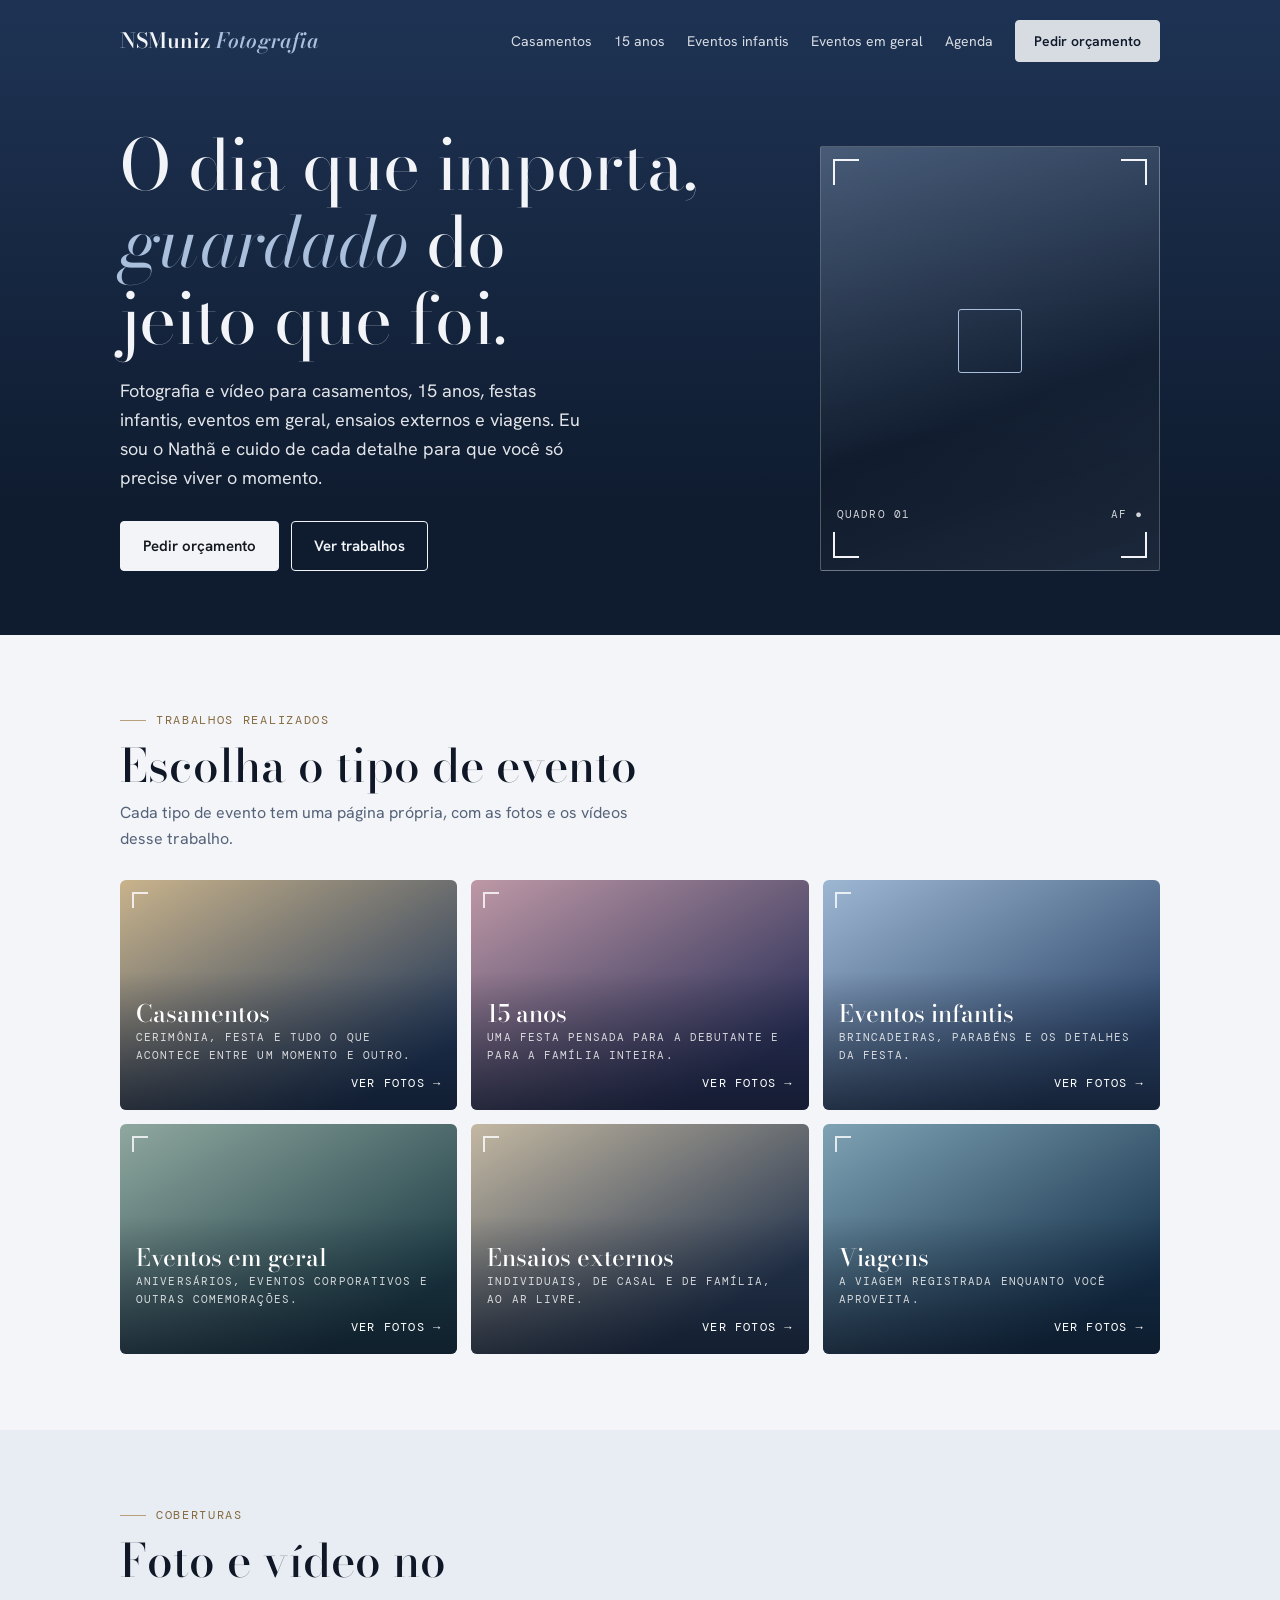
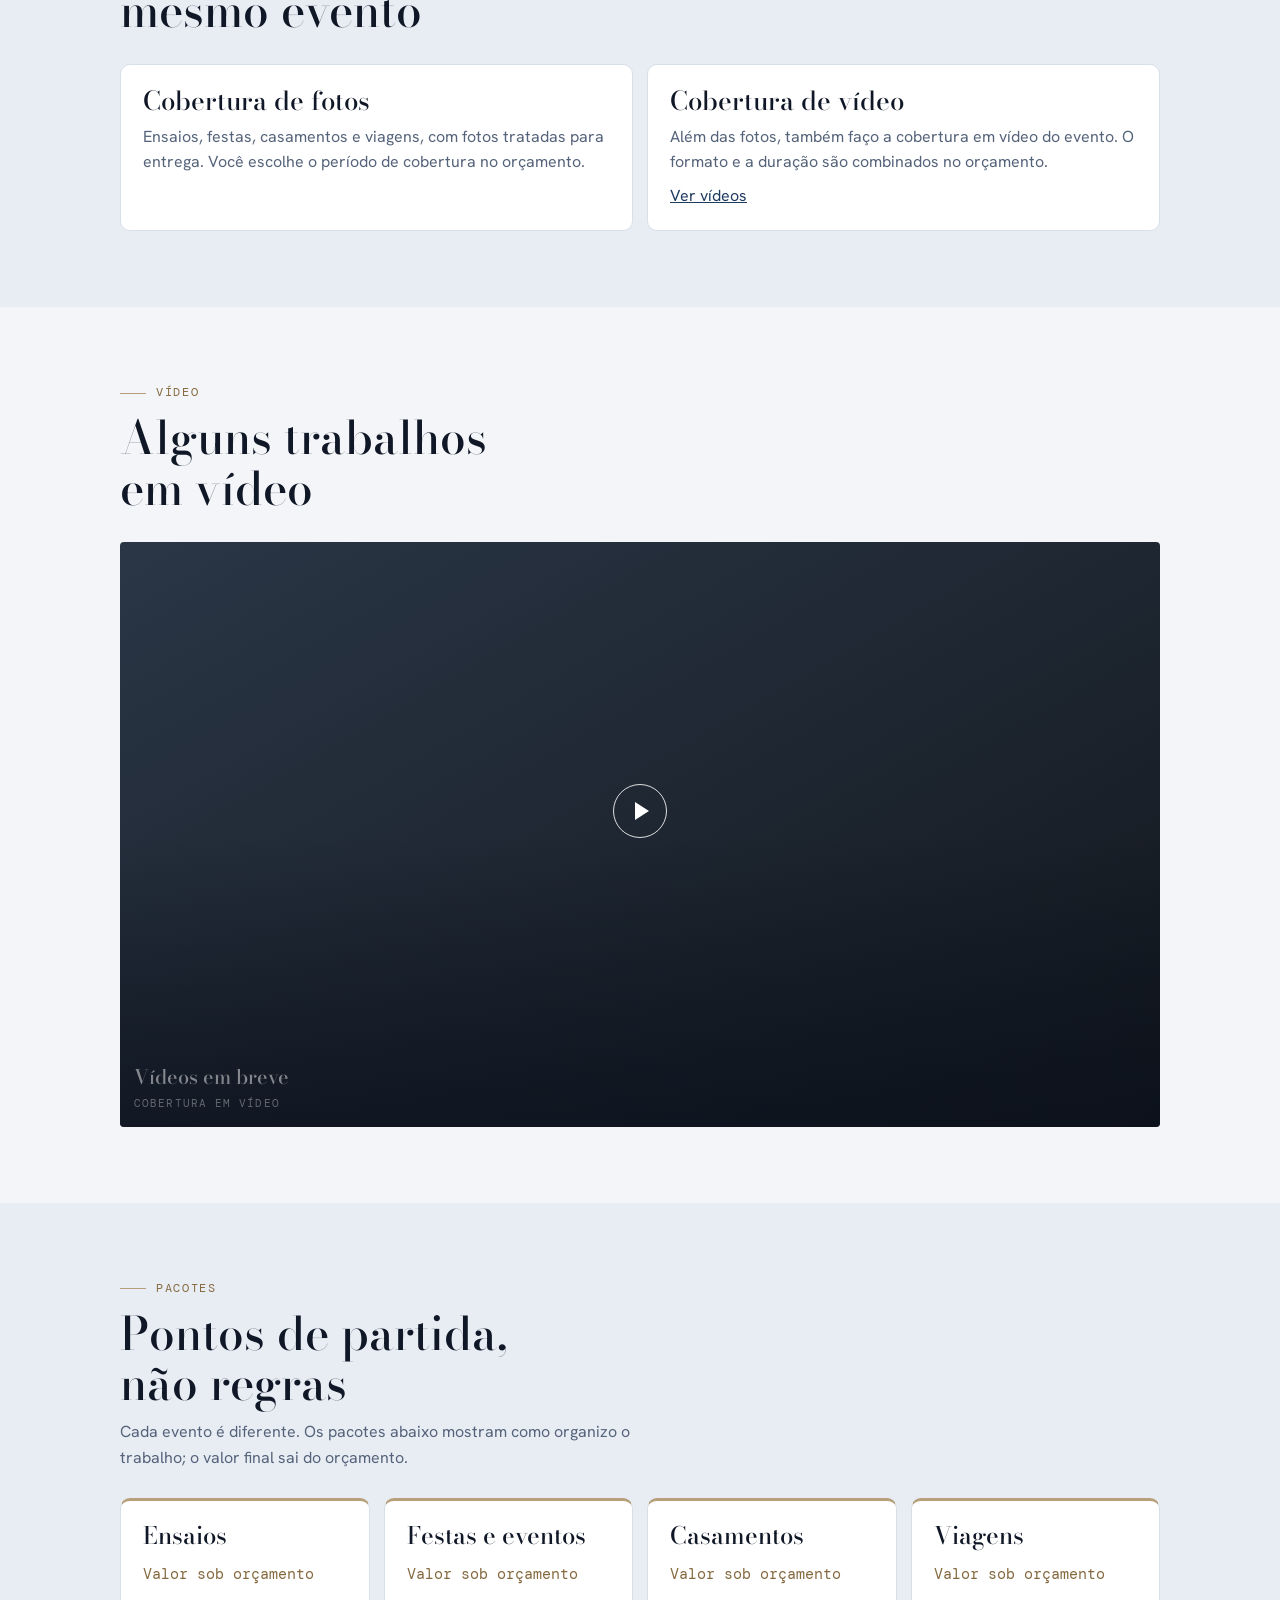
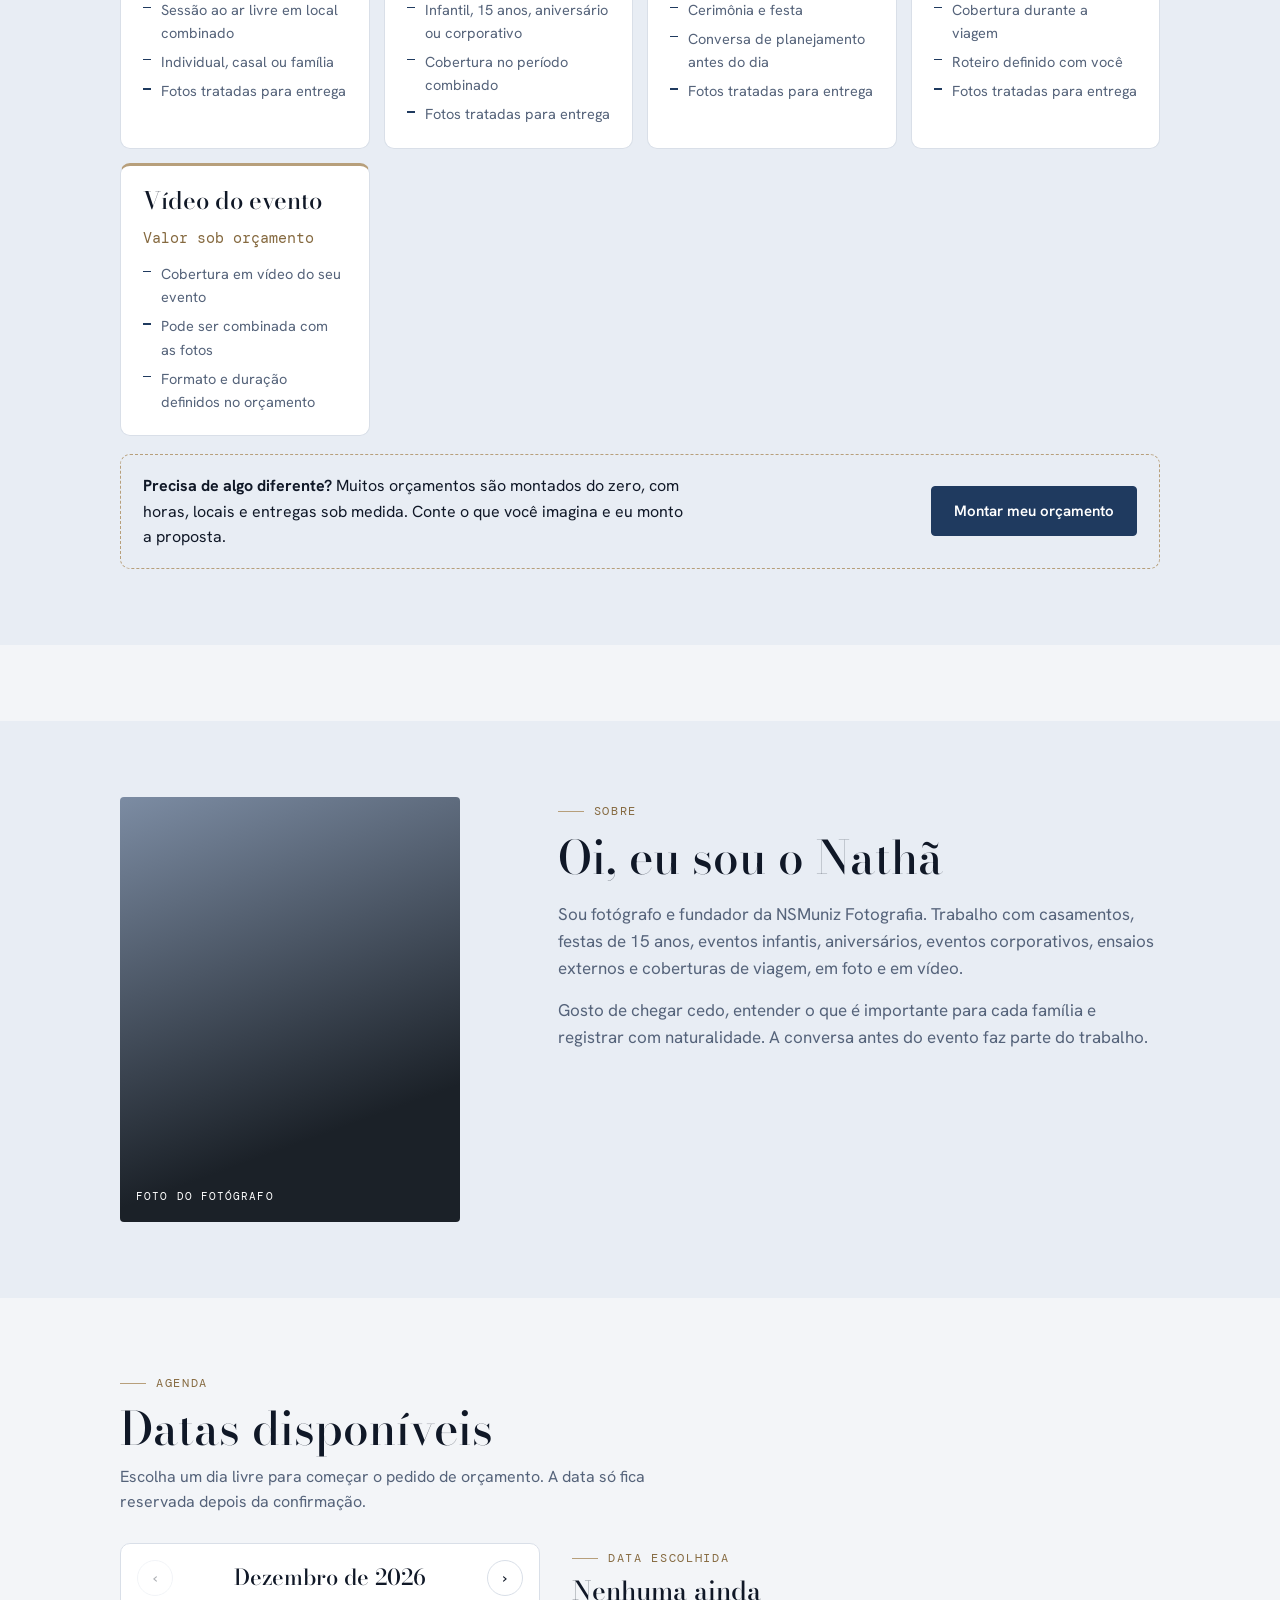
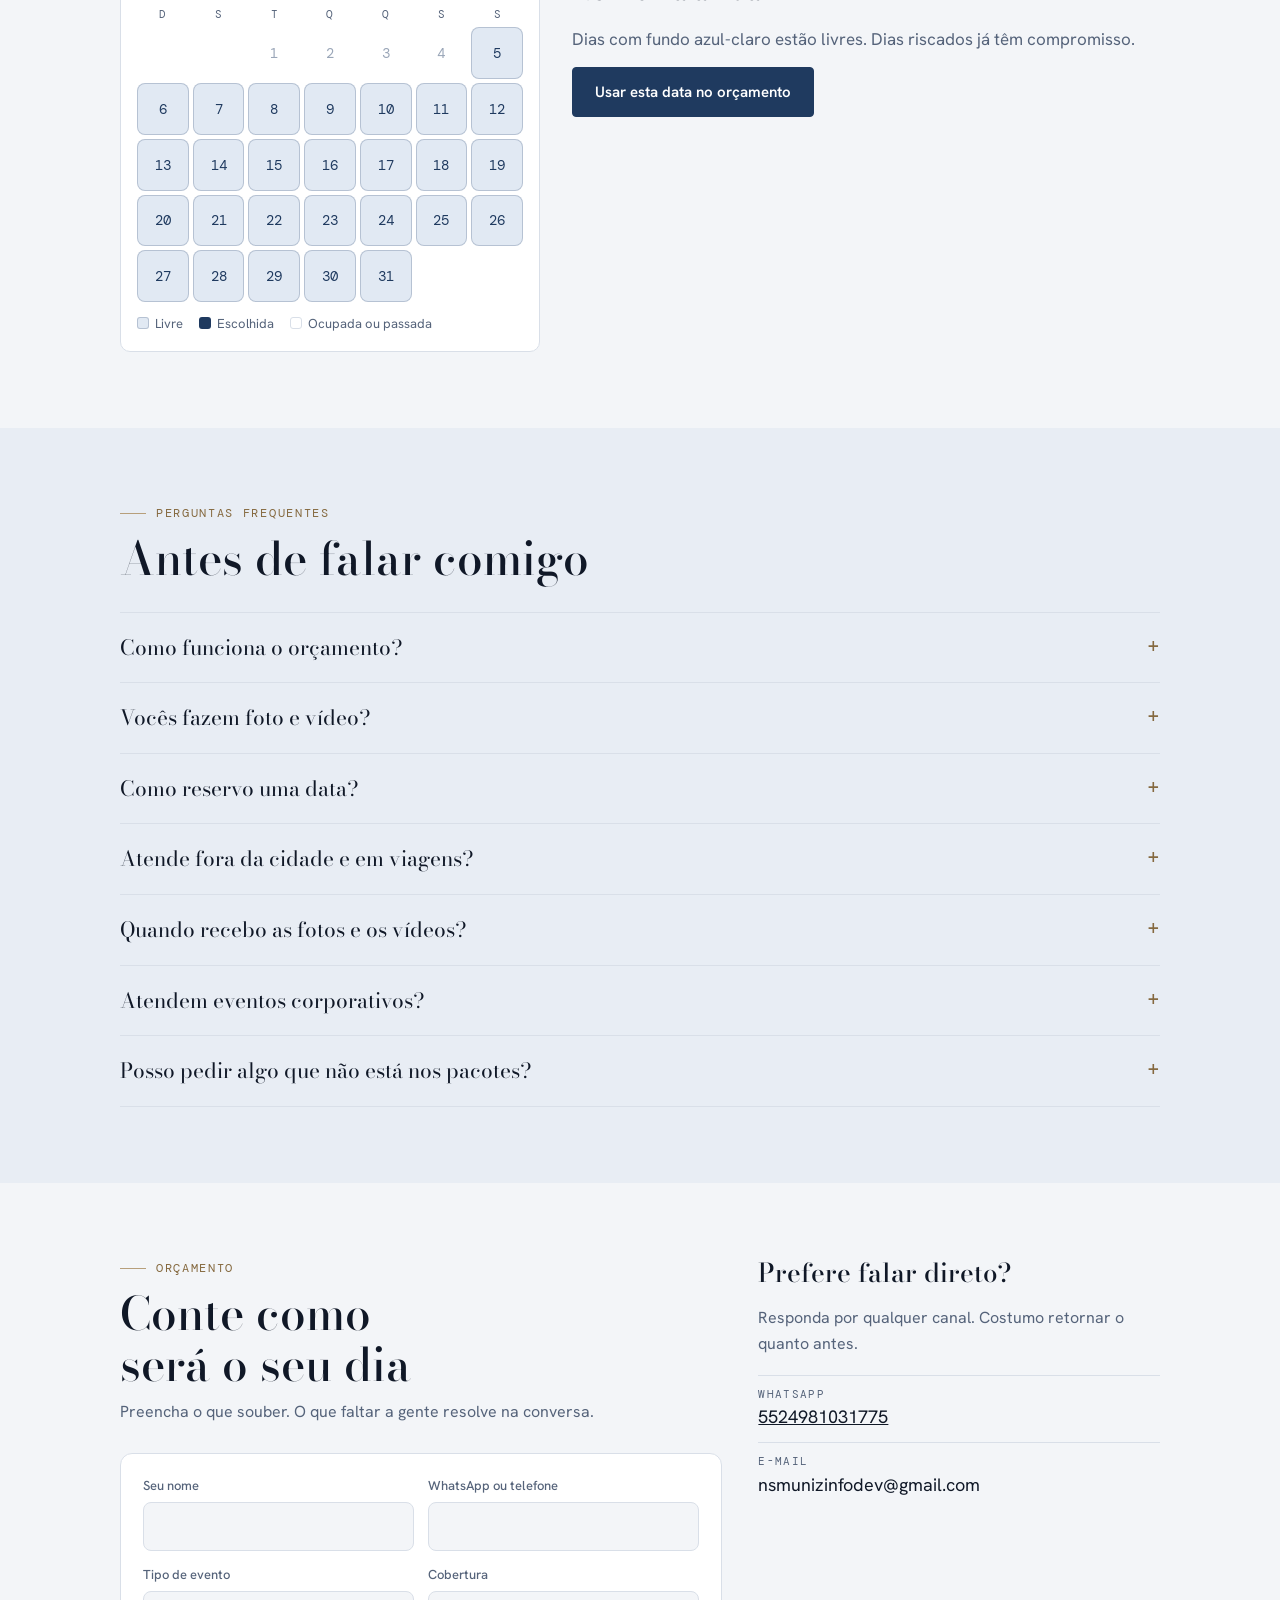
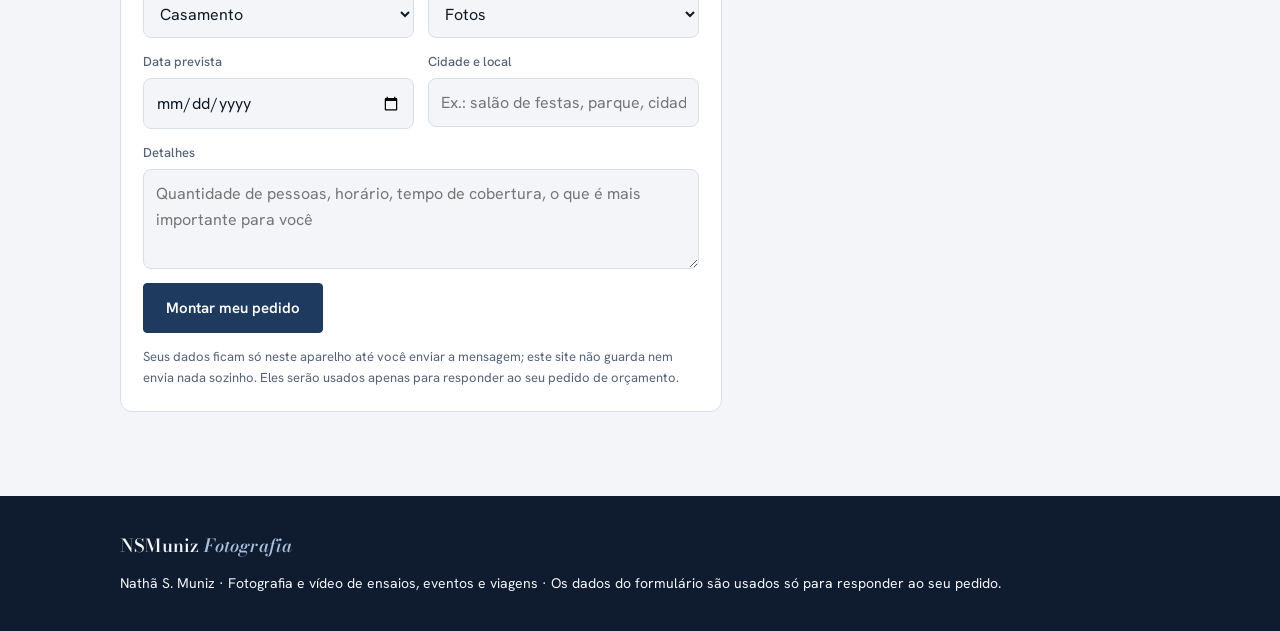
==== commit c331b9c3: "Add files via upload Inclusão do botão voltar nas páginas" ====
--- a/index.html
+++ b/index.html
@@ -1,256 +1,4 @@
-<!doctype html><html lang="pt-BR"><head><meta charset="utf-8"><meta name="viewport" content="width=device-width,initial-scale=1,viewport-fit=cover"><title>NSMuniz Fotografia</title><link rel="preconnect" href="https://fonts.googleapis.com"><link rel="preconnect" href="https://fonts.gstatic.com" crossorigin><link rel="stylesheet" href="https://fonts.googleapis.com/css2?family=Bodoni+Moda:ital,opsz,wght@0,6..96,400..700;1,6..96,400..700&family=Hanken+Grotesk:wght@400;500;600&family=DM+Mono:wght@400;500&display=swap"><style>
-/* Layout: abertura em faixa grafite com moldura de visor, seções em coluna única de leitura, calendário e formulário de orçamento */
-:root{
-  --bg:#F3F5F8; --surface:#FFFFFF; --ink:#101827; --muted:#55637A; --line:#D9DFE8;
-  --accent:#1F3A5F; --accent-ink:#FFFFFF; --accent-text:#1F3A5F;
-  --sand:#B79F7B; --sand-text:#85693F; --tint:#E8EDF4;
-  --night:#0F1C30; --night-ink:#F2F4F7; --glow:#A9BFDC;
-  --free:#E1E9F3; --free-ink:#1F3A5F; --booked-ink:#9AA6B8;
-  --font-display:"Bodoni Moda","Didot","Times New Roman",serif;
-  --font-body:"Hanken Grotesk","Segoe UI",system-ui,sans-serif;
-  --font-mono:"DM Mono",ui-monospace,Menlo,Consolas,monospace;
-}
-@media (prefers-color-scheme:dark){:root:not([data-theme="light"]){
-  --bg:#0B121C; --surface:#121B29; --ink:#E8ECF2; --muted:#98A6BA; --line:#223048;
-  --accent:#9DB8DE; --accent-ink:#0B121C; --accent-text:#A9C2E4;
-  --sand:#CDB48C; --sand-text:#CDB48C; --tint:#0F1826;
-  --night:#08111D; --free:#17263B; --free-ink:#B5CBEA; --booked-ink:#5B6779; color-scheme:dark;}}
-:root[data-theme="dark"]{
-  --bg:#0B121C; --surface:#121B29; --ink:#E8ECF2; --muted:#98A6BA; --line:#223048;
-  --accent:#9DB8DE; --accent-ink:#0B121C; --accent-text:#A9C2E4;
-  --sand:#CDB48C; --sand-text:#CDB48C; --tint:#0F1826;
-  --night:#08111D; --free:#17263B; --free-ink:#B5CBEA; --booked-ink:#5B6779; color-scheme:dark;}
-
-*{box-sizing:border-box}
-html{scroll-behavior:smooth}
-@media (prefers-reduced-motion:reduce){html{scroll-behavior:auto}}
-body{background:var(--bg);color:var(--ink);font-family:var(--font-body);font-size:16px;line-height:1.6}
-h1,h2,h3{font-family:var(--font-display);font-weight:500;margin:0;text-wrap:balance;line-height:1.1}
-p{margin:0}
-a{color:inherit}
-button,input,select,textarea{font:inherit;color:inherit}
-button{cursor:pointer}
-:focus-visible{outline:2px solid var(--accent);outline-offset:3px}
-.gut{padding-left:max(16px,env(safe-area-inset-left,0px));padding-right:max(16px,env(safe-area-inset-right,0px))}
-.in{max-width:1040px;margin:0 auto}
-.label{font-family:var(--font-mono);font-size:12px;letter-spacing:.14em;text-transform:uppercase;color:var(--accent-text)}
-.btn{display:inline-flex;align-items:center;justify-content:center;gap:8px;border:1.5px solid var(--accent);background:var(--accent);color:var(--accent-ink);
-  padding:12px 22px;border-radius:4px;font-weight:600;text-decoration:none;font-size:15px}
-.btn.ghost{background:transparent;color:inherit;border-color:currentColor}
-.btn:hover{filter:brightness(1.06)}
-
-/* abertura */
-.hero{background:linear-gradient(180deg,#1B2128 0%,var(--night) 75%);color:var(--night-ink);
-  padding-block:calc(20px + env(safe-area-inset-top,0px)) 64px;position:relative;overflow:hidden}
-.nav{display:flex;align-items:center;justify-content:space-between;gap:16px;flex-wrap:wrap}
-.logo{font-family:var(--font-display);font-size:21px;font-weight:600;letter-spacing:.01em;text-decoration:none}
-.logo span{color:var(--glow);font-style:italic}
-.links{display:flex;gap:22px;align-items:center;flex-wrap:wrap;font-size:14px}
-.links a{text-decoration:none;opacity:.88}.links a:hover{opacity:1;text-decoration:underline;text-underline-offset:4px}
-@media (max-width:720px){.links .opt{display:none}}
-.hero-body{display:grid;grid-template-columns:minmax(0,1.25fr) minmax(0,.75fr);gap:36px;align-items:end;margin-top:64px}
-@media (max-width:820px){.hero-body{grid-template-columns:minmax(0,1fr);margin-top:44px}}
-.hero h1{font-size:clamp(38px,6.4vw,70px);font-weight:400;letter-spacing:-.01em}
-.hero h1 b{font-weight:400;font-style:italic;color:var(--glow)}
-.hero .lead{margin-top:20px;max-width:46ch;font-size:18px;opacity:.9}
-.hero .cta{display:flex;flex-wrap:wrap;gap:12px;margin-top:28px}
-.frame{aspect-ratio:4/5;max-width:340px;width:100%;justify-self:end;position:relative;border:1px solid rgba(243,241,236,.25);
-  background:linear-gradient(160deg,rgba(159,180,207,.35),rgba(20,24,29,.2) 60%,rgba(243,241,236,.06));border-radius:2px}
-.frame i{position:absolute;width:26px;height:26px;border-color:var(--night-ink);border-style:solid;border-width:0}
-.frame i:nth-child(1){top:12px;left:12px;border-top-width:2px;border-left-width:2px}
-.frame i:nth-child(2){top:12px;right:12px;border-top-width:2px;border-right-width:2px}
-.frame i:nth-child(3){bottom:12px;left:12px;border-bottom-width:2px;border-left-width:2px}
-.frame i:nth-child(4){bottom:12px;right:12px;border-bottom-width:2px;border-right-width:2px}
-.frame .af{position:absolute;left:50%;top:46%;width:64px;height:64px;transform:translate(-50%,-50%);border:1.5px solid var(--glow);border-radius:3px}
-.frame .meta{position:absolute;left:16px;right:16px;bottom:46px;display:flex;justify-content:space-between;font-family:var(--font-mono);font-size:11px;letter-spacing:.1em;text-transform:uppercase;opacity:.85}
-@media (max-width:820px){.frame{justify-self:start;max-width:240px;aspect-ratio:4/3}}
-
-section.s{padding-block:76px 0}
-.head{display:flex;flex-direction:column;gap:10px;margin-bottom:28px;max-width:60ch}
-.head h2{font-size:clamp(30px,4.6vw,46px)}
-.head p{color:var(--muted)}
-
-/* trabalhos */
-.mosaic{display:grid;grid-template-columns:repeat(6,minmax(0,1fr));gap:12px}
-.tile{position:relative;overflow:hidden;border-radius:6px;min-height:220px;color:#fff;display:flex;align-items:flex-end;padding:16px;grid-column:span 2;background:var(--g)}
-.tile:nth-child(1){grid-column:span 4;min-height:300px}
-.tile:nth-child(2){grid-row:span 1}
-.tile img{position:absolute;inset:0;width:100%;height:100%;object-fit:cover}
-.tile::after{content:"";position:absolute;inset:0;background:linear-gradient(180deg,transparent 45%,rgba(8,14,26,.62))}
-.tile .cap{position:relative;z-index:1;display:flex;flex-direction:column;gap:2px}
-.tile h3{font-size:24px}
-.tile .soon{font-family:var(--font-mono);font-size:11px;letter-spacing:.1em;text-transform:uppercase;opacity:.8}
-.tile .k{position:absolute;z-index:1;top:12px;left:12px;width:16px;height:16px;border-top:2px solid rgba(255,255,255,.8);border-left:2px solid rgba(255,255,255,.8)}
-@media (max-width:720px){.mosaic{grid-template-columns:repeat(2,minmax(0,1fr))}.tile,.tile:nth-child(1){grid-column:span 1;min-height:200px}.tile:nth-child(1){grid-column:span 2}}
-.chips{display:flex;flex-wrap:wrap;gap:8px;margin-bottom:16px}
-.chip{border:1px solid var(--line);background:var(--surface);padding:7px 14px;border-radius:4px;font-size:14px}
-.chip[aria-pressed="true"]{background:var(--ink);color:var(--bg);border-color:var(--ink)}
-
-/* coberturas */
-.cov{display:grid;grid-template-columns:repeat(auto-fit,minmax(280px,1fr));border-top:1px solid var(--line)}
-.cov>div{padding:22px 4px 22px 0;border-bottom:1px solid var(--line);display:flex;gap:16px}
-.cov .n{font-family:var(--font-mono);font-size:12px;color:var(--accent-text);padding-top:6px;flex:none}
-.cov h3{font-size:24px;margin-bottom:4px}
-.cov p{color:var(--muted);font-size:15px}
-
-/* pacotes */
-.pk{display:grid;grid-template-columns:repeat(auto-fit,minmax(230px,1fr));gap:14px}
-.card{background:var(--surface);border:1px solid var(--line);border-radius:10px;padding:22px;display:flex;flex-direction:column;gap:12px;min-width:0}
-.card h3{font-size:24px}
-.price{font-family:var(--font-mono);font-size:15px;color:var(--accent-text)}
-.card ul{margin:0;padding:0;list-style:none;display:flex;flex-direction:column;gap:6px;color:var(--muted);font-size:14.5px}
-.card li{padding-left:18px;position:relative}
-.card li::before{content:"";position:absolute;left:0;top:.62em;width:8px;height:1.5px;background:var(--accent)}
-.custom{margin-top:18px;border:1px dashed var(--accent);border-radius:10px;padding:18px 22px;display:flex;flex-wrap:wrap;gap:14px;justify-content:space-between;align-items:center}
-.custom p{max-width:60ch}
-
-/* depoimentos */
-.quotes{display:grid;grid-template-columns:repeat(auto-fit,minmax(280px,1fr));gap:16px}
-.quotes blockquote{margin:0;background:var(--surface);border:1px solid var(--line);border-radius:10px;padding:22px}
-.quotes q{font-family:var(--font-display);font-style:italic;font-size:21px;line-height:1.35;quotes:none;display:block}
-.quotes cite{display:block;margin-top:14px;font-style:normal;font-size:14px;color:var(--muted)}
-
-/* sobre */
-.about{display:grid;grid-template-columns:minmax(0,.8fr) minmax(0,1.2fr);gap:36px;align-items:start}
-@media (max-width:760px){.about{grid-template-columns:minmax(0,1fr)}}
-.portrait{aspect-ratio:4/5;border-radius:4px;background:linear-gradient(160deg,#7C8CA3,#1B2128 75%);position:relative;display:flex;align-items:flex-end;padding:16px;color:#fff;max-width:340px;width:100%}
-.portrait img{position:absolute;inset:0;width:100%;height:100%;object-fit:cover;border-radius:6px}
-.portrait span{position:relative;font-family:var(--font-mono);font-size:11px;letter-spacing:.1em;text-transform:uppercase}
-.about p+p{margin-top:14px}
-.about p{color:var(--muted);font-size:17px}
-
-/* calendário */
-.cal-wrap{display:grid;grid-template-columns:minmax(0,420px) minmax(0,1fr);gap:32px;align-items:start}
-@media (max-width:820px){.cal-wrap{grid-template-columns:minmax(0,1fr)}}
-.cal{background:var(--surface);border:1px solid var(--line);border-radius:10px;padding:16px}
-.cal-h{display:flex;align-items:center;justify-content:space-between;margin-bottom:10px}
-.cal-h strong{font-family:var(--font-display);font-size:22px;font-weight:500;text-transform:capitalize}
-.cal-h button{border:1px solid var(--line);background:transparent;width:36px;height:36px;border-radius:50%}
-.cal-h button[disabled]{opacity:.35;cursor:not-allowed}
-.dow,.days{display:grid;grid-template-columns:repeat(7,1fr);gap:4px;text-align:center}
-.dow{font-family:var(--font-mono);font-size:11px;color:var(--muted);margin-bottom:4px}
-.d{aspect-ratio:1;border:0;border-radius:8px;background:var(--free);color:var(--free-ink);font-family:var(--font-mono);font-size:14px;padding:0}
-.d:hover:not([disabled]){outline:2px solid var(--accent)}
-.d[disabled]{background:transparent;color:var(--booked-ink);cursor:default}
-.d.booked{text-decoration:line-through}
-.d.sel{background:var(--accent);color:var(--accent-ink);font-weight:500}
-.d.blank{visibility:hidden}
-.legend{display:flex;flex-wrap:wrap;gap:16px;margin-top:12px;font-size:13px;color:var(--muted)}
-.legend i{display:inline-block;width:12px;height:12px;border-radius:3px;margin-right:6px;vertical-align:-1px}
-.pick{font-size:17px;color:var(--muted);display:flex;flex-direction:column;gap:14px}
-.pick strong{color:var(--ink);font-family:var(--font-display);font-size:26px;font-weight:500;display:block}
-
-/* perguntas */
-.faq{border-top:1px solid var(--line)}
-.faq details{border-bottom:1px solid var(--line);padding:18px 0}
-.faq summary{cursor:pointer;font-family:var(--font-display);font-size:21px;list-style:none;display:flex;justify-content:space-between;gap:16px}
-.faq summary::-webkit-details-marker{display:none}
-.faq summary::after{content:"+";font-family:var(--font-mono);color:var(--accent-text)}
-.faq details[open] summary::after{content:"–"}
-.faq p{margin-top:10px;color:var(--muted);max-width:68ch}
-
-/* orçamento */
-.quote{display:grid;grid-template-columns:minmax(0,1.2fr) minmax(0,.8fr);gap:36px;align-items:start}
-@media (max-width:860px){.quote{grid-template-columns:minmax(0,1fr)}}
-form.q{background:var(--surface);border:1px solid var(--line);border-radius:12px;padding:22px;display:grid;grid-template-columns:1fr 1fr;gap:14px}
-form.q .full{grid-column:1/-1}
-@media (max-width:520px){form.q{grid-template-columns:1fr}}
-.fl{display:flex;flex-direction:column;gap:5px;min-width:0}
-.fl label{font-size:13px;font-weight:500;color:var(--muted)}
-input[type=text],input[type=date],select,textarea{width:100%;min-width:0;border:1px solid var(--line);background:var(--bg);border-radius:8px;padding:11px 12px}
-textarea{min-height:100px;resize:vertical}
-.out{grid-column:1/-1;border:1px solid var(--accent);border-radius:10px;padding:16px;display:flex;flex-direction:column;gap:12px;background:var(--bg)}
-.out pre{margin:0;white-space:pre-wrap;overflow-wrap:anywhere;font-family:var(--font-mono);font-size:13.5px}
-.out .row{display:flex;flex-wrap:wrap;gap:10px}
-.contact{display:flex;flex-direction:column;gap:18px}
-.contact h3{font-size:26px}
-.contact p{color:var(--muted)}
-.ct{display:flex;flex-direction:column;gap:10px}
-.ct div{display:flex;flex-direction:column;border-top:1px solid var(--line);padding-top:10px}
-.ct small{font-family:var(--font-mono);font-size:11px;letter-spacing:.12em;text-transform:uppercase;color:var(--muted)}
-.ct a,.ct span{font-size:18px;overflow-wrap:anywhere}
-.err{color:#B3402F;font-size:14px}
-@media (prefers-color-scheme:dark){:root:not([data-theme="light"]) .err{color:#F09A8B}}
-:root[data-theme="dark"] .err{color:#F09A8B}
-
-footer{margin-top:84px;background:var(--night);color:var(--night-ink);padding-block:36px calc(36px + env(safe-area-inset-bottom,0px))}
-footer .in{display:flex;flex-wrap:wrap;gap:12px 24px;justify-content:space-between;align-items:center;font-size:14px}
-footer .logo{font-size:18px}
-
-.hero .btn:not(.ghost){background:var(--night-ink);border-color:var(--night-ink);color:#14181D}
-.hero .btn.ghost{color:var(--night-ink)}
-footer .logo span,.logo span{color:var(--glow)}
-
-body{margin:0}
-.hero.small{padding-bottom:48px}
-.hero.small .hero-body{margin-top:40px}
-.nav .links a.cur{text-decoration:underline;text-underline-offset:4px;opacity:1}
-.niches{display:grid;grid-template-columns:repeat(auto-fit,minmax(280px,1fr));gap:14px}
-a.tile{text-decoration:none}
-.niches .tile,.niches .tile:nth-child(1){grid-column:auto;min-height:230px;flex-wrap:wrap;align-content:flex-end;gap:10px}
-[hidden]{display:none!important}
-a.tile:hover{filter:brightness(1.08)}
-a.tile .go{position:relative;z-index:1;margin-left:auto;font-family:var(--font-mono);font-size:12px;letter-spacing:.1em;text-transform:uppercase;align-self:flex-end}
-.two{display:grid;grid-template-columns:repeat(auto-fit,minmax(280px,1fr));gap:14px}
-.vids{display:grid;grid-template-columns:repeat(auto-fit,minmax(260px,1fr));gap:14px;margin-top:18px}
-.vid{position:relative;border-radius:4px;overflow:hidden;aspect-ratio:16/9;background:var(--g,linear-gradient(150deg,#2A3646,#12171D));color:#fff;display:flex;align-items:flex-end;padding:14px;text-decoration:none;min-width:0}
-.vid video{position:absolute;inset:0;width:100%;height:100%;object-fit:cover;background:#000}
-.vid.hasv{padding:0;align-items:stretch}
-.vid .play{position:absolute;left:50%;top:46%;width:54px;height:54px;transform:translate(-50%,-50%);border-radius:50%;border:1.5px solid rgba(255,255,255,.85);display:grid;place-items:center}
-.vid .play::after{content:"";border-left:14px solid #fff;border-top:9px solid transparent;border-bottom:9px solid transparent;margin-left:4px}
-.vid .cap{position:relative;display:flex;flex-direction:column;gap:2px}
-.vid .cap strong{font-family:var(--font-display);font-weight:500;font-size:20px}
-.vid .cap span{font-family:var(--font-mono);font-size:11px;letter-spacing:.1em;text-transform:uppercase;opacity:.8}
-.vid::after{content:"";position:absolute;inset:0;background:linear-gradient(180deg,transparent 50%,rgba(8,14,26,.6));pointer-events:none}
-.vid.hasv::after{display:none}
-.gal{display:grid;grid-template-columns:repeat(auto-fill,minmax(min(100%,160px),1fr));gap:10px}
-.gal .ph{position:relative;aspect-ratio:4/5;border-radius:3px;overflow:hidden;border:0;padding:0;background:var(--g);color:#fff;display:flex;align-items:flex-end;text-align:left}
-.gal .ph img{position:absolute;inset:0;width:100%;height:100%;object-fit:cover}
-.gal .ph span{position:relative;padding:10px;font-family:var(--font-mono);font-size:11px;letter-spacing:.1em;text-transform:uppercase;opacity:.85}
-.gal .ph.w{grid-column:span 2;aspect-ratio:8/5}
-.lb{position:fixed;inset:0;background:rgba(6,10,18,.92);z-index:50;display:flex;align-items:center;justify-content:center;padding:max(16px,env(safe-area-inset-top,0px)) 16px}
-.lb img{max-width:100%;max-height:100%;object-fit:contain;border-radius:4px}
-.lb button{position:absolute;top:calc(14px + env(safe-area-inset-top,0px));right:16px;border:1px solid rgba(255,255,255,.5);background:transparent;color:#fff;border-radius:999px;padding:8px 16px}
-.lb .pv,.lb .nx{top:50%;transform:translateY(-50%);right:auto;width:44px;height:44px;padding:0;border-radius:50%;font-size:20px}
-.lb .pv{left:12px}.lb .nx{right:12px}
-.incl{margin:0;padding:0;list-style:none;display:grid;grid-template-columns:repeat(auto-fit,minmax(240px,1fr));gap:10px 24px}
-.incl li{padding:12px 0 12px 20px;border-top:1px solid var(--line);position:relative}
-.incl li::before{content:"";position:absolute;left:0;top:1.35em;width:10px;height:1.5px;background:var(--accent)}
-.sv{background:var(--surface);border:1px solid var(--line);border-radius:10px;padding:22px;display:flex;flex-direction:column;gap:8px}
-.sv h3{font-size:26px}
-.sv p{color:var(--muted)}
-.crumb{font-family:var(--font-mono);font-size:12px;letter-spacing:.1em;text-transform:uppercase;opacity:.8}
-.crumb a{text-decoration:none}
-.others{display:flex;flex-wrap:wrap;gap:8px;margin-top:20px}
-.others a{border:1px solid var(--line);background:var(--surface);padding:8px 16px;border-radius:4px;font-size:14px;text-decoration:none}
-.others a:hover{border-color:var(--accent)}
-
-.label{color:var(--sand-text)}
-.label::before{content:"";display:inline-block;width:26px;height:1px;background:var(--sand);vertical-align:middle;margin-right:10px}
-.hero .label::before,.hero .crumb::before{display:none}
-.hero{background:linear-gradient(180deg,#1E3354 0%,var(--night) 78%)}
-.hero h1 b{color:var(--glow)}
-.hero .lead{opacity:.92}
-.hero .links a.btn{color:#101827}
-main>section.s:nth-of-type(even){background:var(--tint);padding-block:76px;margin-top:76px}
-.cal-h strong{text-transform:none;display:inline-block}.cal-h strong::first-letter{text-transform:uppercase}
-.d{background:var(--free);color:var(--free-ink);border:1px solid color-mix(in srgb,var(--accent) 22%,transparent)}
-.d.sel{background:var(--accent);color:var(--accent-ink);border-color:var(--accent)}
-.d[disabled]{background:transparent;border-color:transparent}
-.legend i{border:1px solid color-mix(in srgb,var(--accent) 22%,transparent)}
-.card{border-top:3px solid var(--sand)}
-.custom{border-color:var(--sand)}
-.price{color:var(--sand-text)}
-.faq summary::after{color:var(--sand-text)}
-.cov .n{color:var(--sand-text)}
-.tile::after{background:linear-gradient(180deg,transparent 40%,rgba(10,18,32,.66))}
-/* transição entre páginas */
-@view-transition{navigation:auto}
-@keyframes pgin{from{opacity:0;transform:translateY(8px)}to{opacity:1;transform:none}}
-body{animation:pgin .5s ease both}
-html.leaving body{opacity:0;transform:translateY(-6px);transition:opacity .24s ease,transform .24s ease}
-@media (prefers-reduced-motion:reduce){body{animation:none}html.leaving body{transition:none}}
-</style></head><body><header class="hero gut">
+<!doctype html><html lang="pt-BR"><head><meta charset="utf-8"><meta name="viewport" content="width=device-width,initial-scale=1,viewport-fit=cover"><meta name="referrer" content="strict-origin-when-cross-origin"><title>NSMuniz Fotografia</title><link rel="preconnect" href="https://fonts.googleapis.com"><link rel="preconnect" href="https://fonts.gstatic.com" crossorigin><link rel="stylesheet" href="https://fonts.googleapis.com/css2?family=Bodoni+Moda:ital,opsz,wght@0,6..96,400..700;1,6..96,400..700&family=Hanken+Grotesk:wght@400;500;600&family=DM+Mono:wght@400;500&display=swap"><link rel="stylesheet" href="style.css"></head><body data-page="home"><header class="hero gut">
   <div class="in">
     <nav class="nav" aria-label="Principal">
       <a class="logo" href="#topo">NSMuniz <span>Fotografia</span></a>
@@ -330,18 +78,19 @@
   <div>
     <div class="head"><span class="label">Orçamento</span><h2>Conte como será o seu dia</h2><p>Preencha o que souber. O que faltar a gente resolve na conversa.</p></div>
     <form class="q" id="qf" novalidate>
-      <div class="fl"><label for="q-nome">Seu nome</label><input type="text" id="q-nome" autocomplete="name" required></div>
-      <div class="fl"><label for="q-zap">WhatsApp ou telefone</label><input type="text" id="q-zap" inputmode="tel" autocomplete="tel" required></div>
+      <div class="fl"><label for="q-nome">Seu nome</label><input type="text" id="q-nome" maxlength="80" autocomplete="name" required></div>
+      <div class="fl"><label for="q-zap">WhatsApp ou telefone</label><input type="text" id="q-zap" maxlength="40" inputmode="tel" autocomplete="tel" required></div>
       <div class="fl"><label for="q-tipo">Tipo de evento</label><select id="q-tipo"><option>Casamento</option><option>Festa de 15 anos</option><option>Evento infantil</option><option>Evento em geral</option><option>Ensaio externo</option><option>Cobertura de viagem</option><option>Outro</option></select></div>
       <div class="fl"><label for="q-cob">Cobertura</label><select id="q-cob"><option>Fotos</option><option>Vídeo</option><option>Fotos e vídeo</option></select></div>
       <div class="fl"><label for="q-data">Data prevista</label><input type="date" id="q-data"></div>
-      <div class="fl"><label for="q-local">Cidade e local</label><input type="text" id="q-local" placeholder="Ex.: salão de festas, parque, cidade de destino"></div>
-      <div class="fl full"><label for="q-msg">Detalhes</label><textarea id="q-msg" placeholder="Quantidade de pessoas, horário, tempo de cobertura, o que é mais importante para você"></textarea></div>
+      <div class="fl"><label for="q-local">Cidade e local</label><input type="text" id="q-local" maxlength="120" placeholder="Ex.: salão de festas, parque, cidade de destino"></div>
+      <div class="fl full"><label for="q-msg">Detalhes</label><textarea id="q-msg" maxlength="800" placeholder="Quantidade de pessoas, horário, tempo de cobertura, o que é mais importante para você"></textarea></div>
       <div class="full"><button class="btn" type="submit">Montar meu pedido</button><span class="err" id="q-err" role="alert" style="margin-left:12px"></span></div>
+      <p class="priv full">Seus dados ficam só neste aparelho até você enviar a mensagem; este site não guarda nem envia nada sozinho. Eles serão usados apenas para responder ao seu pedido de orçamento.</p>
       <div class="out" id="q-out" hidden>
         <strong>Seu pedido está pronto</strong>
         <pre id="q-text"></pre>
-        <div class="row"><button class="btn" type="button" id="q-copy">Copiar mensagem</button><a class="btn ghost" id="q-wa" target="_blank" rel="noopener" hidden>Enviar pelo WhatsApp</a><a class="btn ghost" id="q-mail" target="_blank" rel="noopener" hidden>Enviar por e-mail</a></div>
+        <div class="row"><button class="btn" type="button" id="q-copy">Copiar mensagem</button><a class="btn ghost" id="q-wa" target="_blank" rel="noopener" hidden>Enviar pelo WhatsApp</a><a class="btn ghost" id="q-mail" hidden>Enviar por e-mail</a></div>
         <small id="q-hint" style="color:var(--muted)"></small>
       </div>
     </form>
@@ -349,143 +98,4 @@
   <aside class="contact" id="contact"><h3>Prefere falar direto?</h3><p>Responda por qualquer canal. Costumo retornar o quanto antes.</p><div class="ct" id="ct"></div></aside>
 </div></section>
 </main>
-<footer class="gut"><div class="in"><a class="logo" href="index.html">NSMuniz <span>Fotografia</span></a><span>Nathã S. Muniz · Fotografia e vídeo de ensaios, eventos e viagens</span></div></footer><script>(function(){"use strict";
-(function pageFx(){
-  document.addEventListener("click",function(e){
-    var a=e.target.closest&&e.target.closest("a[href]");if(!a||e.defaultPrevented||e.metaKey||e.ctrlKey||e.shiftKey||e.button)return;
-    var h=a.getAttribute("href")||"";if(a.target||!/^[\w-]+\.html(#.*)?$/.test(h))return;
-    if(window.matchMedia("(prefers-reduced-motion: reduce)").matches)return;
-    e.preventDefault();document.documentElement.classList.add("leaving");
-    setTimeout(function(){window.location.href=a.href},230);
-    setTimeout(function(){document.documentElement.classList.remove("leaving")},1800);
-  });
-  window.addEventListener("pageshow",function(){document.documentElement.classList.remove("leaving")});
-})();
-
-/* ====== Edite aqui ====== */
-var CONFIG={whatsapp:'5524981554729',instagram:'',email:'nsmunizinfodev@gmail.com',cidade:'',
-  gcal:{calendarId:'',apiKey:''}};   /* Google Agenda: veja as instruções entregues junto com o site */   /* whatsapp só com números, ex.: 5521999999999 */
-var BOOKED=[];     /* datas ocupadas, formato 'AAAA-MM-DD' */
-var VIDEOS=[];     /* {titulo:'', tipo:'Casamento', url:'link do vídeo (YouTube, Instagram...)', src:'arquivo .mp4 do site', poster:''} */
-var PHOTOS={};     /* por nicho: PHOTOS['casamentos']=[{src:'foto.jpg',alt:'...'}] */
-/* ======================== */
-var $=function(s){return document.querySelector(s)};
-function esc(s){return String(s==null?'':s).replace(/[&<>"']/g,function(c){return({'&':'&amp;','<':'&lt;','>':'&gt;','"':'&quot;',"'":'&#39;'})[c]})}
-function pad(n){return String(n).padStart(2,'0')}
-function ymd(d){return d.getFullYear()+'-'+pad(d.getMonth()+1)+'-'+pad(d.getDate())}
-
-function renderVideos(box,tipo,g){
-  if(!box)return;
-  var list=VIDEOS.filter(function(v){return !tipo||!v.tipo||v.tipo===tipo});
-  if(!list.length){
-    box.innerHTML='<div class="vid" style="--g:'+esc(g||'')+'"><span class="play"></span><span class="cap"><strong>Vídeos em breve</strong><span>Cobertura em vídeo</span></span></div>';return;
-  }
-  box.innerHTML=list.map(function(v){
-    if(v.src)return '<div class="vid hasv"><video controls preload="metadata" playsinline'+(v.poster?' poster="'+esc(v.poster)+'"':'')+' src="'+esc(v.src)+'"></video></div>';
-    return '<a class="vid" href="'+esc(v.url||'#')+'" target="_blank" rel="noopener" style="--g:'+esc(g||'')+'">'+(v.poster?'<img src="'+esc(v.poster)+'" alt="" style="position:absolute;inset:0;width:100%;height:100%;object-fit:cover">':'')+'<span class="play"></span><span class="cap"><strong>'+esc(v.titulo||'Assistir')+'</strong><span>'+esc(v.tipo||'Vídeo')+'</span></span></a>';
-  }).join('');
-}
-
-(function contacts(){
-  var box=$('#ct');if(!box)return;
-  var rows=[];
-  if(CONFIG.whatsapp)rows.push(['WhatsApp','<a href="https://wa.me/'+esc(CONFIG.whatsapp.replace(/\D/g,''))+'" target="_blank" rel="noopener">'+esc(CONFIG.whatsapp)+'</a>']);
-  if(CONFIG.instagram)rows.push(['Instagram','<a href="https://instagram.com/'+esc(CONFIG.instagram.replace('@',''))+'" target="_blank" rel="noopener">@'+esc(CONFIG.instagram.replace('@',''))+'</a>']);
-  if(CONFIG.email)rows.push(['E-mail','<span>'+esc(CONFIG.email)+'</span>']);
-  if(CONFIG.cidade)rows.push(['Atendimento','<span>'+esc(CONFIG.cidade)+'</span>']);
-  if(!rows.length){var c=$('#contact');if(c)c.hidden=true;var q=$('.quote');if(q)q.style.gridTemplateColumns='minmax(0,1fr)';return}
-  box.innerHTML=rows.map(function(r){return '<div><small>'+r[0]+'</small>'+r[1]+'</div>'}).join('');
-})();
-
-(function quote(){
-  var f=$('#qf');if(!f)return;
-  f.addEventListener('submit',function(e){
-    e.preventDefault();
-    var err=$('#q-err');err.textContent='';
-    var v=function(id){return $(id).value.trim()};
-    if(!v('#q-nome')||!v('#q-zap')){err.textContent='Preencha seu nome e um contato para eu poder responder.';return}
-    var dt=v('#q-data'),ds='a combinar';if(dt){var a=dt.split('-');ds=a[2]+'/'+a[1]+'/'+a[0]}
-    var msg='Olá, Nathã! Vim pelo site da NSMuniz Fotografia e gostaria de um orçamento.\n\nNome: '+v('#q-nome')+'\nContato: '+v('#q-zap')+
-      '\nEvento: '+$('#q-tipo').value+'\nCobertura: '+$('#q-cob').value+'\nData prevista: '+ds+'\nLocal: '+(v('#q-local')||'a combinar')+(v('#q-msg')?'\n\nDetalhes: '+v('#q-msg'):'');
-    $('#q-text').textContent=msg;$('#q-out').hidden=false;
-    var wa=$('#q-wa');
-    if(CONFIG.whatsapp){wa.href='https://wa.me/'+CONFIG.whatsapp.replace(/\D/g,'')+'?text='+encodeURIComponent(msg);wa.hidden=false;$('#q-hint').textContent='Escolha WhatsApp ou e-mail para abrir a conversa com a mensagem pronta. Se nada abrir, use Copiar mensagem.'}
-    else{wa.hidden=true;$('#q-hint').textContent='Copie a mensagem e envie para mim pelo canal de contato que preferir.'}
-    var ml=$('#q-mail');if(CONFIG.email){ml.href='mailto:'+CONFIG.email+'?subject='+encodeURIComponent('Pedido de orçamento - '+$('#q-tipo').value)+'&body='+encodeURIComponent(msg);ml.hidden=false}
-    $('#q-out').scrollIntoView({block:'nearest',behavior:'smooth'});
-  });
-  $('#q-copy').addEventListener('click',function(){
-    var t=$('#q-text').textContent,b=$('#q-copy');
-    function sel(){var r=document.createRange();r.selectNodeContents($('#q-text'));var s=window.getSelection();s.removeAllRanges();s.addRange(r);b.textContent='Selecionada, copie com o teclado'}
-    try{navigator.clipboard.writeText(t).then(function(){b.textContent='Mensagem copiada'},sel)}catch(x){sel()}
-  });
-  var d=$('#q-data');
-  if(d)d.addEventListener('change',function(e){
-    if(BOOKED.indexOf(e.target.value)>=0){$('#q-err').textContent='Essa data já está ocupada. Escolha outra.';e.target.value=''}else $('#q-err').textContent='';
-  });
-})();
-
-var PACKAGES=[
-  {nome:'Ensaios',de:null,ate:null,itens:['Sessão ao ar livre em local combinado','Individual, casal ou família','Fotos tratadas para entrega']},
-  {nome:'Festas e eventos',de:null,ate:null,itens:['Infantil, 15 anos, aniversário ou corporativo','Cobertura no período combinado','Fotos tratadas para entrega']},
-  {nome:'Casamentos',de:null,ate:null,itens:['Cerimônia e festa','Conversa de planejamento antes do dia','Fotos tratadas para entrega']},
-  {nome:'Viagens',de:null,ate:null,itens:['Cobertura durante a viagem','Roteiro definido com você','Fotos tratadas para entrega']},
-  {nome:'Vídeo do evento',de:null,ate:null,itens:['Cobertura em vídeo do seu evento','Pode ser combinada com as fotos','Formato e duração definidos no orçamento']}
-];  /* de / ate: valores em reais; deixe null para mostrar 'Valor sob orçamento' */
-var TESTIMONIALS=[]; /* {texto:'...', autor:'Nome, tipo de evento'} */
-var brl=new Intl.NumberFormat('pt-BR',{style:'currency',currency:'BRL',maximumFractionDigits:0});
-$('#pk').innerHTML=PACKAGES.map(function(p){
-  var price=p.de&&p.ate?'De '+brl.format(p.de)+' a '+brl.format(p.ate):p.de?'A partir de '+brl.format(p.de):'Valor sob orçamento';
-  return '<div class="card"><h3>'+esc(p.nome)+'</h3><div class="price">'+esc(price)+'</div><ul>'+p.itens.map(function(i){return '<li>'+esc(i)+'</li>'}).join('')+'</ul></div>';
-}).join('');
-if(TESTIMONIALS.length){
-  $('#depoimentos').hidden=false;
-  $('#quotes').innerHTML=TESTIMONIALS.map(function(t){return '<blockquote><q>'+esc(t.texto)+'</q><cite>'+esc(t.autor)+'</cite></blockquote>'}).join('');
-}
-renderVideos($('#vids'),null,'linear-gradient(150deg,#2A3646,#12171D)');
-
-var today=new Date();today.setHours(0,0,0,0);
-var view=new Date(today.getFullYear(),today.getMonth(),1),selected='';
-function renderCal(){
-  var first=new Date(view.getFullYear(),view.getMonth(),1),last=new Date(view.getFullYear(),view.getMonth()+1,0);
-  var minV=new Date(today.getFullYear(),today.getMonth(),1),maxV=new Date(today.getFullYear(),today.getMonth()+12,1);
-  var h='<div class="cal-h"><button type="button" id="c-prev" aria-label="Mês anterior"'+(view<=minV?' disabled':'')+'>‹</button><strong>'+esc(first.toLocaleDateString('pt-BR',{month:'long',year:'numeric'}))+'</strong><button type="button" id="c-next" aria-label="Próximo mês"'+(view>=maxV?' disabled':'')+'>›</button></div>';
-  h+='<div class="dow">'+['D','S','T','Q','Q','S','S'].map(function(x){return '<span>'+x+'</span>'}).join('')+'</div><div class="days">';
-  for(var i=0;i<first.getDay();i++)h+='<span class="d blank"></span>';
-  for(var d=1;d<=last.getDate();d++){
-    var dt=new Date(view.getFullYear(),view.getMonth(),d),k=ymd(dt),past=dt<today,bk=BOOKED.indexOf(k)>=0;
-    h+='<button type="button" class="d'+(bk?' booked':'')+(k===selected?' sel':'')+'" data-d="'+k+'"'+((past||bk)?' disabled':'')+' aria-label="'+d+' de '+esc(first.toLocaleDateString('pt-BR',{month:'long'}))+(bk?', ocupado':past?'':', livre')+'">'+d+'</button>';
-  }
-  h+='</div><div class="legend"><span><i style="background:var(--free)"></i>Livre</span><span><i style="background:var(--accent)"></i>Escolhida</span><span><i style="border:1px solid var(--line)"></i>Ocupada ou passada</span></div>';
-  $('#cal').innerHTML=h;
-}
-function setDate(k){
-  selected=k;var p=k.split('-'),d=new Date(+p[0],+p[1]-1,+p[2]);
-  $('#pick-date').textContent=d.toLocaleDateString('pt-BR',{weekday:'long',day:'numeric',month:'long',year:'numeric'});
-  $('#q-data').value=k;renderCal();
-}
-$('#cal').addEventListener('click',function(e){
-  var b=e.target.closest('button');if(!b)return;
-  if(b.id==='c-prev'){view=new Date(view.getFullYear(),view.getMonth()-1,1);renderCal()}
-  else if(b.id==='c-next'){view=new Date(view.getFullYear(),view.getMonth()+1,1);renderCal()}
-  else if(b.dataset.d)setDate(b.dataset.d);
-});
-$('#q-data').addEventListener('change',function(e){var k=e.target.value;if(!k||BOOKED.indexOf(k)>=0)return;var p=k.split('-');view=new Date(+p[0],+p[1]-1,1);setDate(k)});
-renderCal();
-(function gcal(){
-  var g=CONFIG.gcal;if(!g||!g.calendarId||!g.apiKey)return;
-  var from=new Date(today.getFullYear(),today.getMonth(),1),to=new Date(today.getFullYear(),today.getMonth()+12,1);
-  var url='https://www.googleapis.com/calendar/v3/calendars/'+encodeURIComponent(g.calendarId)+'/events?singleEvents=true&orderBy=startTime&maxResults=2500&fields=items(start,end,status),nextPageToken'+
-    '&timeMin='+encodeURIComponent(from.toISOString())+'&timeMax='+encodeURIComponent(to.toISOString())+'&key='+encodeURIComponent(g.apiKey);
-  fetch(url).then(function(r){if(!r.ok)throw new Error(r.status);return r.json()}).then(function(j){
-    (j.items||[]).forEach(function(ev){
-      if(ev.status==='cancelled'||!ev.start)return;
-      var s=ev.start.date?new Date(ev.start.date+'T00:00:00'):new Date(ev.start.dateTime);
-      var e=ev.end?(ev.end.date?new Date(ev.end.date+'T00:00:00'):new Date(ev.end.dateTime)):s;
-      var d=new Date(s.getFullYear(),s.getMonth(),s.getDate()),last=ev.end&&ev.end.date?new Date(e.getTime()-1):e;
-      for(var n=0;d<=last&&n<400;n++){var k=ymd(d);if(BOOKED.indexOf(k)<0)BOOKED.push(k);d.setDate(d.getDate()+1)}
-    });
-    renderCal();
-  }).catch(function(){/* sem conexão com a agenda: o calendário continua com as datas manuais */});
-})();
-})();</script></body></html>+<footer class="gut"><div class="in"><a class="logo" href="index.html">NSMuniz <span>Fotografia</span></a><span>Nathã S. Muniz · Fotografia e vídeo de ensaios, eventos e viagens · Os dados do formulário são usados só para responder ao seu pedido.</span></div></footer><script src="config.js"></script><script src="site.js"></script></body></html>
--- a/style.css
+++ b/style.css
@@ -0,0 +1,253 @@
+
+/* Layout: abertura em faixa grafite com moldura de visor, seções em coluna única de leitura, calendário e formulário de orçamento */
+:root{
+  --bg:#F3F5F8; --surface:#FFFFFF; --ink:#101827; --muted:#55637A; --line:#D9DFE8;
+  --accent:#1F3A5F; --accent-ink:#FFFFFF; --accent-text:#1F3A5F;
+  --sand:#B79F7B; --sand-text:#85693F; --tint:#E8EDF4;
+  --night:#0F1C30; --night-ink:#F2F4F7; --glow:#A9BFDC;
+  --free:#E1E9F3; --free-ink:#1F3A5F; --booked-ink:#9AA6B8;
+  --font-display:"Bodoni Moda","Didot","Times New Roman",serif;
+  --font-body:"Hanken Grotesk","Segoe UI",system-ui,sans-serif;
+  --font-mono:"DM Mono",ui-monospace,Menlo,Consolas,monospace;
+}
+@media (prefers-color-scheme:dark){:root:not([data-theme="light"]){
+  --bg:#0B121C; --surface:#121B29; --ink:#E8ECF2; --muted:#98A6BA; --line:#223048;
+  --accent:#9DB8DE; --accent-ink:#0B121C; --accent-text:#A9C2E4;
+  --sand:#CDB48C; --sand-text:#CDB48C; --tint:#0F1826;
+  --night:#08111D; --free:#17263B; --free-ink:#B5CBEA; --booked-ink:#5B6779; color-scheme:dark;}}
+:root[data-theme="dark"]{
+  --bg:#0B121C; --surface:#121B29; --ink:#E8ECF2; --muted:#98A6BA; --line:#223048;
+  --accent:#9DB8DE; --accent-ink:#0B121C; --accent-text:#A9C2E4;
+  --sand:#CDB48C; --sand-text:#CDB48C; --tint:#0F1826;
+  --night:#08111D; --free:#17263B; --free-ink:#B5CBEA; --booked-ink:#5B6779; color-scheme:dark;}
+
+*{box-sizing:border-box}
+html{scroll-behavior:smooth}
+@media (prefers-reduced-motion:reduce){html{scroll-behavior:auto}}
+body{background:var(--bg);color:var(--ink);font-family:var(--font-body);font-size:16px;line-height:1.6}
+h1,h2,h3{font-family:var(--font-display);font-weight:500;margin:0;text-wrap:balance;line-height:1.1}
+p{margin:0}
+a{color:inherit}
+button,input,select,textarea{font:inherit;color:inherit}
+button{cursor:pointer}
+:focus-visible{outline:2px solid var(--accent);outline-offset:3px}
+.gut{padding-left:max(16px,env(safe-area-inset-left,0px));padding-right:max(16px,env(safe-area-inset-right,0px))}
+.in{max-width:1040px;margin:0 auto}
+.label{font-family:var(--font-mono);font-size:12px;letter-spacing:.14em;text-transform:uppercase;color:var(--accent-text)}
+.btn{display:inline-flex;align-items:center;justify-content:center;gap:8px;border:1.5px solid var(--accent);background:var(--accent);color:var(--accent-ink);
+  padding:12px 22px;border-radius:4px;font-weight:600;text-decoration:none;font-size:15px}
+.btn.ghost{background:transparent;color:inherit;border-color:currentColor}
+.btn:hover{filter:brightness(1.06)}
+
+/* abertura */
+.hero{background:linear-gradient(180deg,#1B2128 0%,var(--night) 75%);color:var(--night-ink);
+  padding-block:calc(20px + env(safe-area-inset-top,0px)) 64px;position:relative;overflow:hidden}
+.nav{display:flex;align-items:center;justify-content:space-between;gap:16px;flex-wrap:wrap}
+.logo{font-family:var(--font-display);font-size:21px;font-weight:600;letter-spacing:.01em;text-decoration:none}
+.logo span{color:var(--glow);font-style:italic}
+.links{display:flex;gap:22px;align-items:center;flex-wrap:wrap;font-size:14px}
+.links a{text-decoration:none;opacity:.88}.links a:hover{opacity:1;text-decoration:underline;text-underline-offset:4px}
+@media (max-width:720px){.links .opt{display:none}}
+.hero-body{display:grid;grid-template-columns:minmax(0,1.25fr) minmax(0,.75fr);gap:36px;align-items:end;margin-top:64px}
+@media (max-width:820px){.hero-body{grid-template-columns:minmax(0,1fr);margin-top:44px}}
+.hero h1{font-size:clamp(38px,6.4vw,70px);font-weight:400;letter-spacing:-.01em}
+.hero h1 b{font-weight:400;font-style:italic;color:var(--glow)}
+.hero .lead{margin-top:20px;max-width:46ch;font-size:18px;opacity:.9}
+.hero .cta{display:flex;flex-wrap:wrap;gap:12px;margin-top:28px}
+.frame{aspect-ratio:4/5;max-width:340px;width:100%;justify-self:end;position:relative;border:1px solid rgba(243,241,236,.25);
+  background:linear-gradient(160deg,rgba(159,180,207,.35),rgba(20,24,29,.2) 60%,rgba(243,241,236,.06));border-radius:2px}
+.frame i{position:absolute;width:26px;height:26px;border-color:var(--night-ink);border-style:solid;border-width:0}
+.frame i:nth-child(1){top:12px;left:12px;border-top-width:2px;border-left-width:2px}
+.frame i:nth-child(2){top:12px;right:12px;border-top-width:2px;border-right-width:2px}
+.frame i:nth-child(3){bottom:12px;left:12px;border-bottom-width:2px;border-left-width:2px}
+.frame i:nth-child(4){bottom:12px;right:12px;border-bottom-width:2px;border-right-width:2px}
+.frame .af{position:absolute;left:50%;top:46%;width:64px;height:64px;transform:translate(-50%,-50%);border:1.5px solid var(--glow);border-radius:3px}
+.frame .meta{position:absolute;left:16px;right:16px;bottom:46px;display:flex;justify-content:space-between;font-family:var(--font-mono);font-size:11px;letter-spacing:.1em;text-transform:uppercase;opacity:.85}
+@media (max-width:820px){.frame{justify-self:start;max-width:240px;aspect-ratio:4/3}}
+
+section.s{padding-block:76px 0}
+.head{display:flex;flex-direction:column;gap:10px;margin-bottom:28px;max-width:60ch}
+.head h2{font-size:clamp(30px,4.6vw,46px)}
+.head p{color:var(--muted)}
+
+/* trabalhos */
+.mosaic{display:grid;grid-template-columns:repeat(6,minmax(0,1fr));gap:12px}
+.tile{position:relative;overflow:hidden;border-radius:6px;min-height:220px;color:#fff;display:flex;align-items:flex-end;padding:16px;grid-column:span 2;background:var(--g)}
+.tile:nth-child(1){grid-column:span 4;min-height:300px}
+.tile:nth-child(2){grid-row:span 1}
+.tile img{position:absolute;inset:0;width:100%;height:100%;object-fit:cover}
+.tile::after{content:"";position:absolute;inset:0;background:linear-gradient(180deg,transparent 45%,rgba(8,14,26,.62))}
+.tile .cap{position:relative;z-index:1;display:flex;flex-direction:column;gap:2px}
+.tile h3{font-size:24px}
+.tile .soon{font-family:var(--font-mono);font-size:11px;letter-spacing:.1em;text-transform:uppercase;opacity:.8}
+.tile .k{position:absolute;z-index:1;top:12px;left:12px;width:16px;height:16px;border-top:2px solid rgba(255,255,255,.8);border-left:2px solid rgba(255,255,255,.8)}
+@media (max-width:720px){.mosaic{grid-template-columns:repeat(2,minmax(0,1fr))}.tile,.tile:nth-child(1){grid-column:span 1;min-height:200px}.tile:nth-child(1){grid-column:span 2}}
+.chips{display:flex;flex-wrap:wrap;gap:8px;margin-bottom:16px}
+.chip{border:1px solid var(--line);background:var(--surface);padding:7px 14px;border-radius:4px;font-size:14px}
+.chip[aria-pressed="true"]{background:var(--ink);color:var(--bg);border-color:var(--ink)}
+
+/* coberturas */
+.cov{display:grid;grid-template-columns:repeat(auto-fit,minmax(280px,1fr));border-top:1px solid var(--line)}
+.cov>div{padding:22px 4px 22px 0;border-bottom:1px solid var(--line);display:flex;gap:16px}
+.cov .n{font-family:var(--font-mono);font-size:12px;color:var(--accent-text);padding-top:6px;flex:none}
+.cov h3{font-size:24px;margin-bottom:4px}
+.cov p{color:var(--muted);font-size:15px}
+
+/* pacotes */
+.pk{display:grid;grid-template-columns:repeat(auto-fit,minmax(230px,1fr));gap:14px}
+.card{background:var(--surface);border:1px solid var(--line);border-radius:10px;padding:22px;display:flex;flex-direction:column;gap:12px;min-width:0}
+.card h3{font-size:24px}
+.price{font-family:var(--font-mono);font-size:15px;color:var(--accent-text)}
+.card ul{margin:0;padding:0;list-style:none;display:flex;flex-direction:column;gap:6px;color:var(--muted);font-size:14.5px}
+.card li{padding-left:18px;position:relative}
+.card li::before{content:"";position:absolute;left:0;top:.62em;width:8px;height:1.5px;background:var(--accent)}
+.custom{margin-top:18px;border:1px dashed var(--accent);border-radius:10px;padding:18px 22px;display:flex;flex-wrap:wrap;gap:14px;justify-content:space-between;align-items:center}
+.custom p{max-width:60ch}
+
+/* depoimentos */
+.quotes{display:grid;grid-template-columns:repeat(auto-fit,minmax(280px,1fr));gap:16px}
+.quotes blockquote{margin:0;background:var(--surface);border:1px solid var(--line);border-radius:10px;padding:22px}
+.quotes q{font-family:var(--font-display);font-style:italic;font-size:21px;line-height:1.35;quotes:none;display:block}
+.quotes cite{display:block;margin-top:14px;font-style:normal;font-size:14px;color:var(--muted)}
+
+/* sobre */
+.about{display:grid;grid-template-columns:minmax(0,.8fr) minmax(0,1.2fr);gap:36px;align-items:start}
+@media (max-width:760px){.about{grid-template-columns:minmax(0,1fr)}}
+.portrait{aspect-ratio:4/5;border-radius:4px;background:linear-gradient(160deg,#7C8CA3,#1B2128 75%);position:relative;display:flex;align-items:flex-end;padding:16px;color:#fff;max-width:340px;width:100%}
+.portrait img{position:absolute;inset:0;width:100%;height:100%;object-fit:cover;border-radius:6px}
+.portrait span{position:relative;font-family:var(--font-mono);font-size:11px;letter-spacing:.1em;text-transform:uppercase}
+.about p+p{margin-top:14px}
+.about p{color:var(--muted);font-size:17px}
+
+/* calendário */
+.cal-wrap{display:grid;grid-template-columns:minmax(0,420px) minmax(0,1fr);gap:32px;align-items:start}
+@media (max-width:820px){.cal-wrap{grid-template-columns:minmax(0,1fr)}}
+.cal{background:var(--surface);border:1px solid var(--line);border-radius:10px;padding:16px}
+.cal-h{display:flex;align-items:center;justify-content:space-between;margin-bottom:10px}
+.cal-h strong{font-family:var(--font-display);font-size:22px;font-weight:500;text-transform:capitalize}
+.cal-h button{border:1px solid var(--line);background:transparent;width:36px;height:36px;border-radius:50%}
+.cal-h button[disabled]{opacity:.35;cursor:not-allowed}
+.dow,.days{display:grid;grid-template-columns:repeat(7,1fr);gap:4px;text-align:center}
+.dow{font-family:var(--font-mono);font-size:11px;color:var(--muted);margin-bottom:4px}
+.d{aspect-ratio:1;border:0;border-radius:8px;background:var(--free);color:var(--free-ink);font-family:var(--font-mono);font-size:14px;padding:0}
+.d:hover:not([disabled]){outline:2px solid var(--accent)}
+.d[disabled]{background:transparent;color:var(--booked-ink);cursor:default}
+.d.booked{text-decoration:line-through}
+.d.sel{background:var(--accent);color:var(--accent-ink);font-weight:500}
+.d.blank{visibility:hidden}
+.legend{display:flex;flex-wrap:wrap;gap:16px;margin-top:12px;font-size:13px;color:var(--muted)}
+.legend i{display:inline-block;width:12px;height:12px;border-radius:3px;margin-right:6px;vertical-align:-1px}
+.pick{font-size:17px;color:var(--muted);display:flex;flex-direction:column;gap:14px}
+.pick strong{color:var(--ink);font-family:var(--font-display);font-size:26px;font-weight:500;display:block}
+
+/* perguntas */
+.faq{border-top:1px solid var(--line)}
+.faq details{border-bottom:1px solid var(--line);padding:18px 0}
+.faq summary{cursor:pointer;font-family:var(--font-display);font-size:21px;list-style:none;display:flex;justify-content:space-between;gap:16px}
+.faq summary::-webkit-details-marker{display:none}
+.faq summary::after{content:"+";font-family:var(--font-mono);color:var(--accent-text)}
+.faq details[open] summary::after{content:"–"}
+.faq p{margin-top:10px;color:var(--muted);max-width:68ch}
+
+/* orçamento */
+.quote{display:grid;grid-template-columns:minmax(0,1.2fr) minmax(0,.8fr);gap:36px;align-items:start}
+@media (max-width:860px){.quote{grid-template-columns:minmax(0,1fr)}}
+form.q{background:var(--surface);border:1px solid var(--line);border-radius:12px;padding:22px;display:grid;grid-template-columns:1fr 1fr;gap:14px}
+form.q .full{grid-column:1/-1}
+@media (max-width:520px){form.q{grid-template-columns:1fr}}
+.fl{display:flex;flex-direction:column;gap:5px;min-width:0}
+.fl label{font-size:13px;font-weight:500;color:var(--muted)}
+input[type=text],input[type=date],select,textarea{width:100%;min-width:0;border:1px solid var(--line);background:var(--bg);border-radius:8px;padding:11px 12px}
+textarea{min-height:100px;resize:vertical}
+.out{grid-column:1/-1;border:1px solid var(--accent);border-radius:10px;padding:16px;display:flex;flex-direction:column;gap:12px;background:var(--bg)}
+.out pre{margin:0;white-space:pre-wrap;overflow-wrap:anywhere;font-family:var(--font-mono);font-size:13.5px}
+.out .row{display:flex;flex-wrap:wrap;gap:10px}
+.contact{display:flex;flex-direction:column;gap:18px}
+.contact h3{font-size:26px}
+.contact p{color:var(--muted)}
+.ct{display:flex;flex-direction:column;gap:10px}
+.ct div{display:flex;flex-direction:column;border-top:1px solid var(--line);padding-top:10px}
+.ct small{font-family:var(--font-mono);font-size:11px;letter-spacing:.12em;text-transform:uppercase;color:var(--muted)}
+.ct a,.ct span{font-size:18px;overflow-wrap:anywhere}
+.err{color:#B3402F;font-size:14px}
+@media (prefers-color-scheme:dark){:root:not([data-theme="light"]) .err{color:#F09A8B}}
+:root[data-theme="dark"] .err{color:#F09A8B}
+
+footer{margin-top:84px;background:var(--night);color:var(--night-ink);padding-block:36px calc(36px + env(safe-area-inset-bottom,0px))}
+footer .in{display:flex;flex-wrap:wrap;gap:12px 24px;justify-content:space-between;align-items:center;font-size:14px}
+footer .logo{font-size:18px}
+
+.hero .btn:not(.ghost){background:var(--night-ink);border-color:var(--night-ink);color:#14181D}
+.hero .btn.ghost{color:var(--night-ink)}
+footer .logo span,.logo span{color:var(--glow)}
+
+body{margin:0}
+.hero.small{padding-bottom:48px}
+.hero.small .hero-body{margin-top:40px}
+.nav .links a.cur{text-decoration:underline;text-underline-offset:4px;opacity:1}
+.niches{display:grid;grid-template-columns:repeat(auto-fit,minmax(280px,1fr));gap:14px}
+a.tile{text-decoration:none}
+.niches .tile,.niches .tile:nth-child(1){grid-column:auto;min-height:230px;flex-wrap:wrap;align-content:flex-end;gap:10px}
+[hidden]{display:none!important}
+.priv{font-size:13px;color:var(--muted);margin:0}
+a.tile:hover{filter:brightness(1.08)}
+a.tile .go{position:relative;z-index:1;margin-left:auto;font-family:var(--font-mono);font-size:12px;letter-spacing:.1em;text-transform:uppercase;align-self:flex-end}
+.two{display:grid;grid-template-columns:repeat(auto-fit,minmax(280px,1fr));gap:14px}
+.vids{display:grid;grid-template-columns:repeat(auto-fit,minmax(260px,1fr));gap:14px;margin-top:18px}
+.vid{position:relative;border-radius:4px;overflow:hidden;aspect-ratio:16/9;background:var(--g,linear-gradient(150deg,#2A3646,#12171D));color:#fff;display:flex;align-items:flex-end;padding:14px;text-decoration:none;min-width:0}
+.vid video{position:absolute;inset:0;width:100%;height:100%;object-fit:cover;background:#000}
+.vid.hasv{padding:0;align-items:stretch}
+.vid .play{position:absolute;left:50%;top:46%;width:54px;height:54px;transform:translate(-50%,-50%);border-radius:50%;border:1.5px solid rgba(255,255,255,.85);display:grid;place-items:center}
+.vid .play::after{content:"";border-left:14px solid #fff;border-top:9px solid transparent;border-bottom:9px solid transparent;margin-left:4px}
+.vid .cap{position:relative;display:flex;flex-direction:column;gap:2px}
+.vid .cap strong{font-family:var(--font-display);font-weight:500;font-size:20px}
+.vid .cap span{font-family:var(--font-mono);font-size:11px;letter-spacing:.1em;text-transform:uppercase;opacity:.8}
+.vid::after{content:"";position:absolute;inset:0;background:linear-gradient(180deg,transparent 50%,rgba(8,14,26,.6));pointer-events:none}
+.vid.hasv::after{display:none}
+.gal{display:grid;grid-template-columns:repeat(auto-fill,minmax(min(100%,160px),1fr));gap:10px}
+.gal .ph{position:relative;aspect-ratio:4/5;border-radius:3px;overflow:hidden;border:0;padding:0;background:var(--g);color:#fff;display:flex;align-items:flex-end;text-align:left}
+.gal .ph img{position:absolute;inset:0;width:100%;height:100%;object-fit:cover}
+.gal .ph span{position:relative;padding:10px;font-family:var(--font-mono);font-size:11px;letter-spacing:.1em;text-transform:uppercase;opacity:.85}
+.gal .ph.w{grid-column:span 2;aspect-ratio:8/5}
+.lb{position:fixed;inset:0;background:rgba(6,10,18,.92);z-index:50;display:flex;align-items:center;justify-content:center;padding:max(16px,env(safe-area-inset-top,0px)) 16px}
+.lb img{max-width:100%;max-height:100%;object-fit:contain;border-radius:4px}
+.lb button{position:absolute;top:calc(14px + env(safe-area-inset-top,0px));right:16px;border:1px solid rgba(255,255,255,.5);background:transparent;color:#fff;border-radius:999px;padding:8px 16px}
+.lb .pv,.lb .nx{top:50%;transform:translateY(-50%);right:auto;width:44px;height:44px;padding:0;border-radius:50%;font-size:20px}
+.lb .pv{left:12px}.lb .nx{right:12px}
+.incl{margin:0;padding:0;list-style:none;display:grid;grid-template-columns:repeat(auto-fit,minmax(240px,1fr));gap:10px 24px}
+.incl li{padding:12px 0 12px 20px;border-top:1px solid var(--line);position:relative}
+.incl li::before{content:"";position:absolute;left:0;top:1.35em;width:10px;height:1.5px;background:var(--accent)}
+.sv{background:var(--surface);border:1px solid var(--line);border-radius:10px;padding:22px;display:flex;flex-direction:column;gap:8px}
+.sv h3{font-size:26px}
+.sv p{color:var(--muted)}
+.crumb{font-family:var(--font-mono);font-size:12px;letter-spacing:.1em;text-transform:uppercase;opacity:.8}
+.crumb a{text-decoration:none}
+.others{display:flex;flex-wrap:wrap;gap:8px;margin-top:20px}
+.others a{border:1px solid var(--line);background:var(--surface);padding:8px 16px;border-radius:4px;font-size:14px;text-decoration:none}
+.others a:hover{border-color:var(--accent)}
+
+.label{color:var(--sand-text)}
+.label::before{content:"";display:inline-block;width:26px;height:1px;background:var(--sand);vertical-align:middle;margin-right:10px}
+.hero .label::before,.hero .crumb::before{display:none}
+.hero{background:linear-gradient(180deg,#1E3354 0%,var(--night) 78%)}
+.hero h1 b{color:var(--glow)}
+.hero .lead{opacity:.92}
+.hero .links a.btn{color:#101827}
+main>section.s:nth-of-type(even){background:var(--tint);padding-block:76px;margin-top:76px}
+.cal-h strong{text-transform:none;display:inline-block}.cal-h strong::first-letter{text-transform:uppercase}
+.d{background:var(--free);color:var(--free-ink);border:1px solid color-mix(in srgb,var(--accent) 22%,transparent)}
+.d.sel{background:var(--accent);color:var(--accent-ink);border-color:var(--accent)}
+.d[disabled]{background:transparent;border-color:transparent}
+.legend i{border:1px solid color-mix(in srgb,var(--accent) 22%,transparent)}
+.card{border-top:3px solid var(--sand)}
+.custom{border-color:var(--sand)}
+.price{color:var(--sand-text)}
+.faq summary::after{color:var(--sand-text)}
+.cov .n{color:var(--sand-text)}
+.tile::after{background:linear-gradient(180deg,transparent 40%,rgba(10,18,32,.66))}
+/* transição entre páginas */
+@view-transition{navigation:auto}
+@keyframes pgin{from{opacity:0;transform:translateY(8px)}to{opacity:1;transform:none}}
+body{animation:pgin .5s ease both}
+html.leaving body{opacity:0;transform:translateY(-6px);transition:opacity .24s ease,transform .24s ease}
+@media (prefers-reduced-motion:reduce){body{animation:none}html.leaving body{transition:none}}
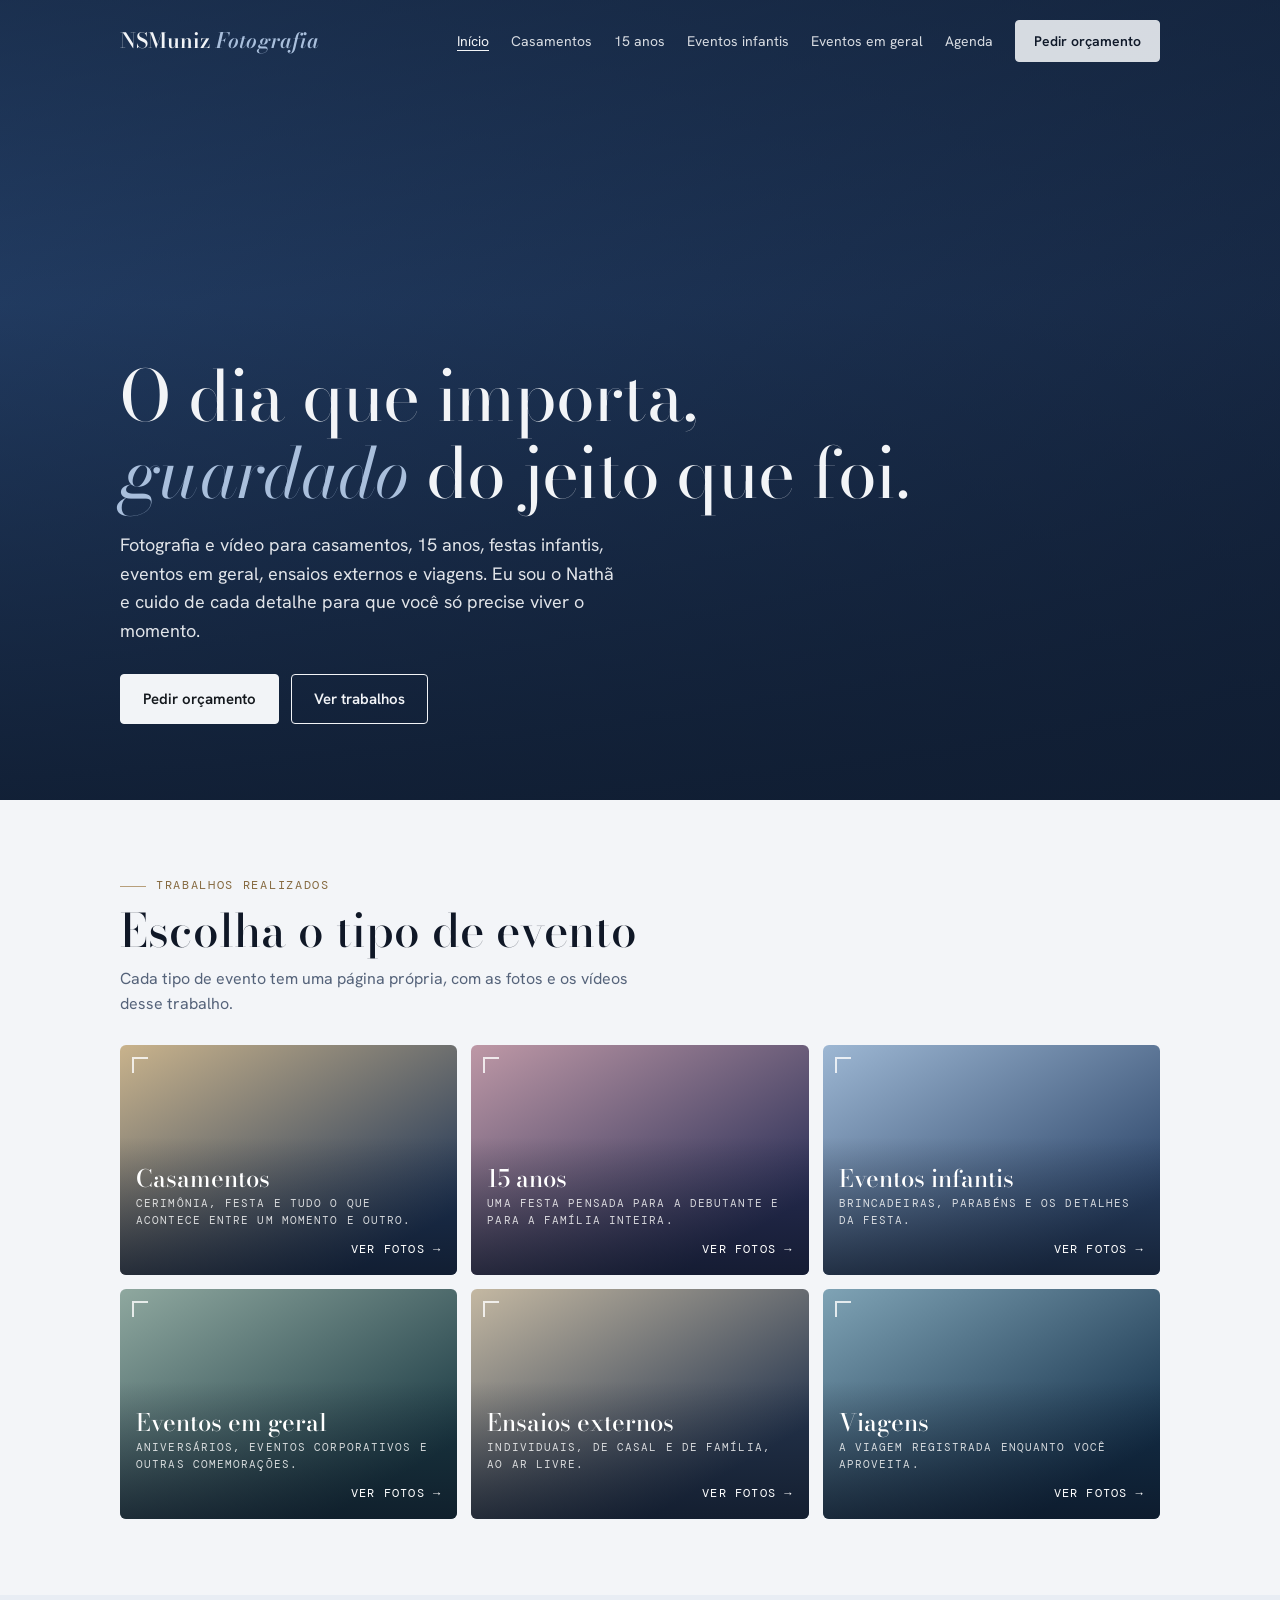
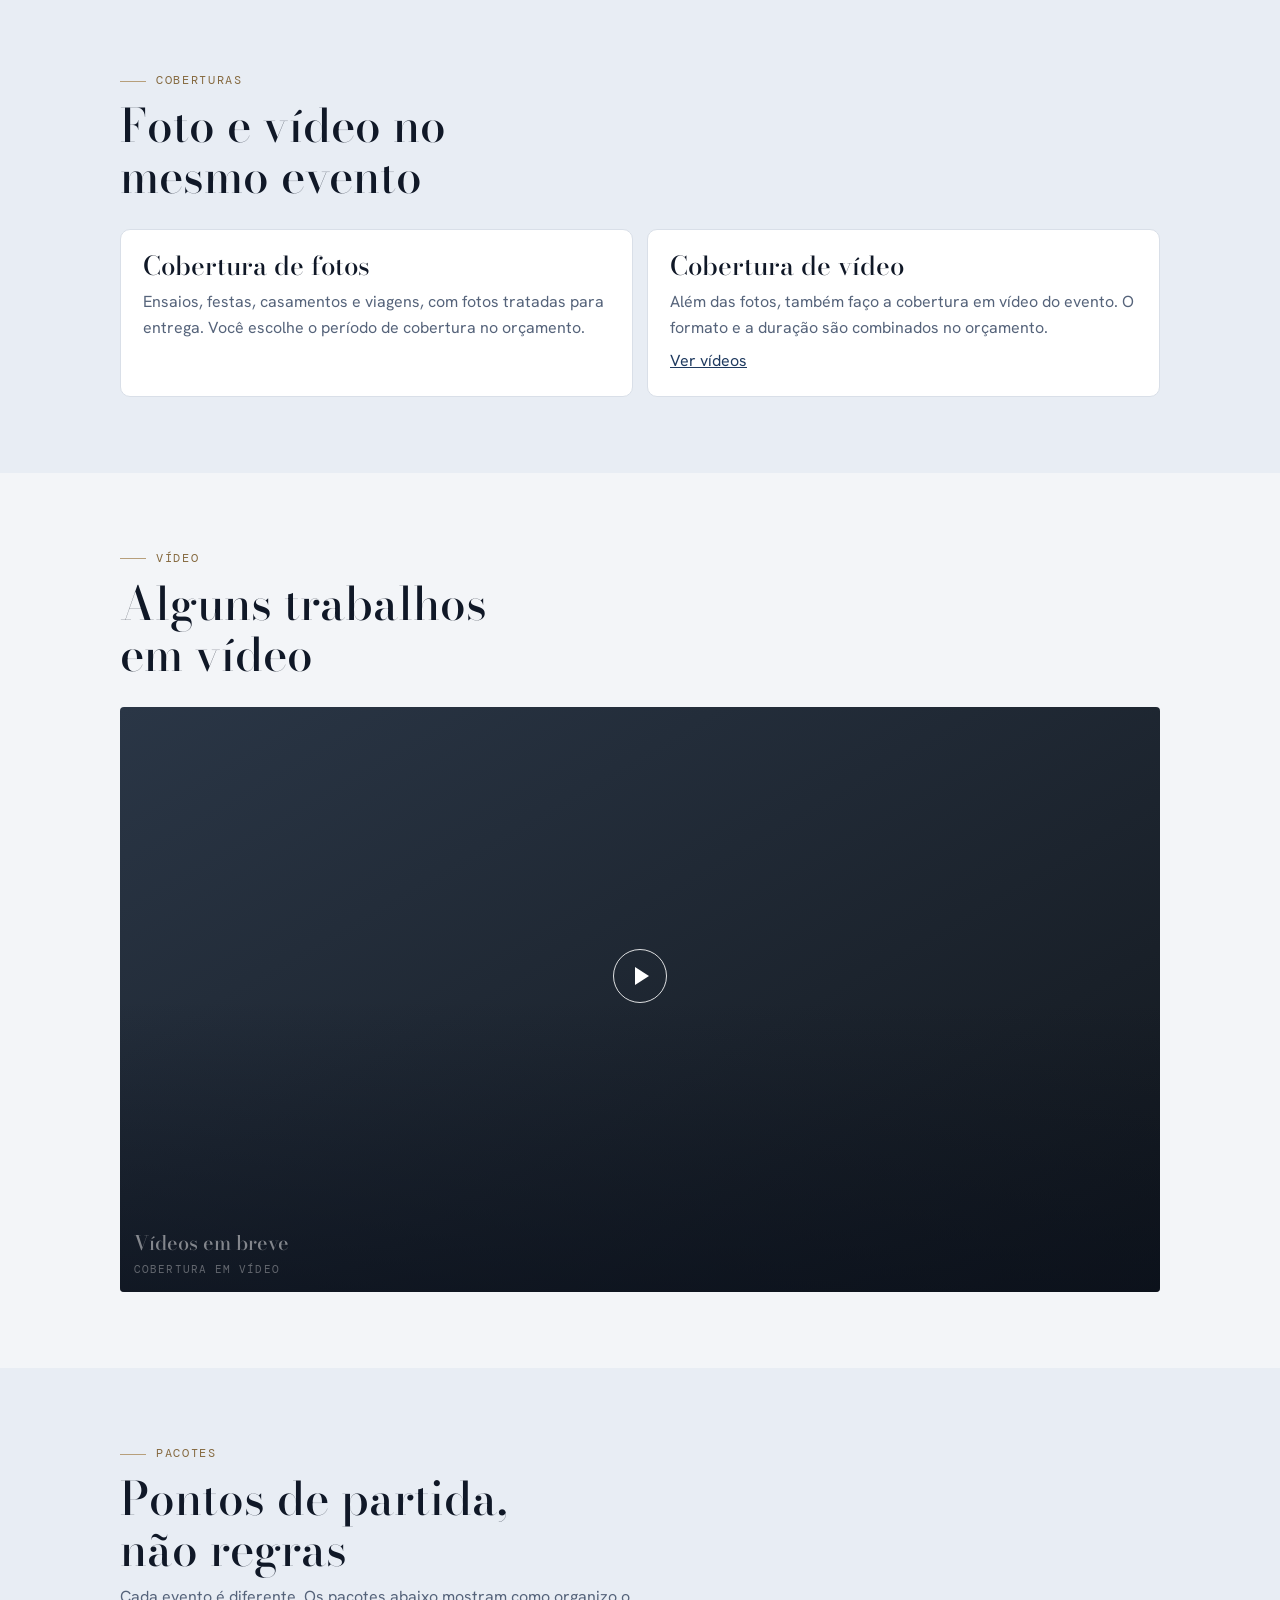
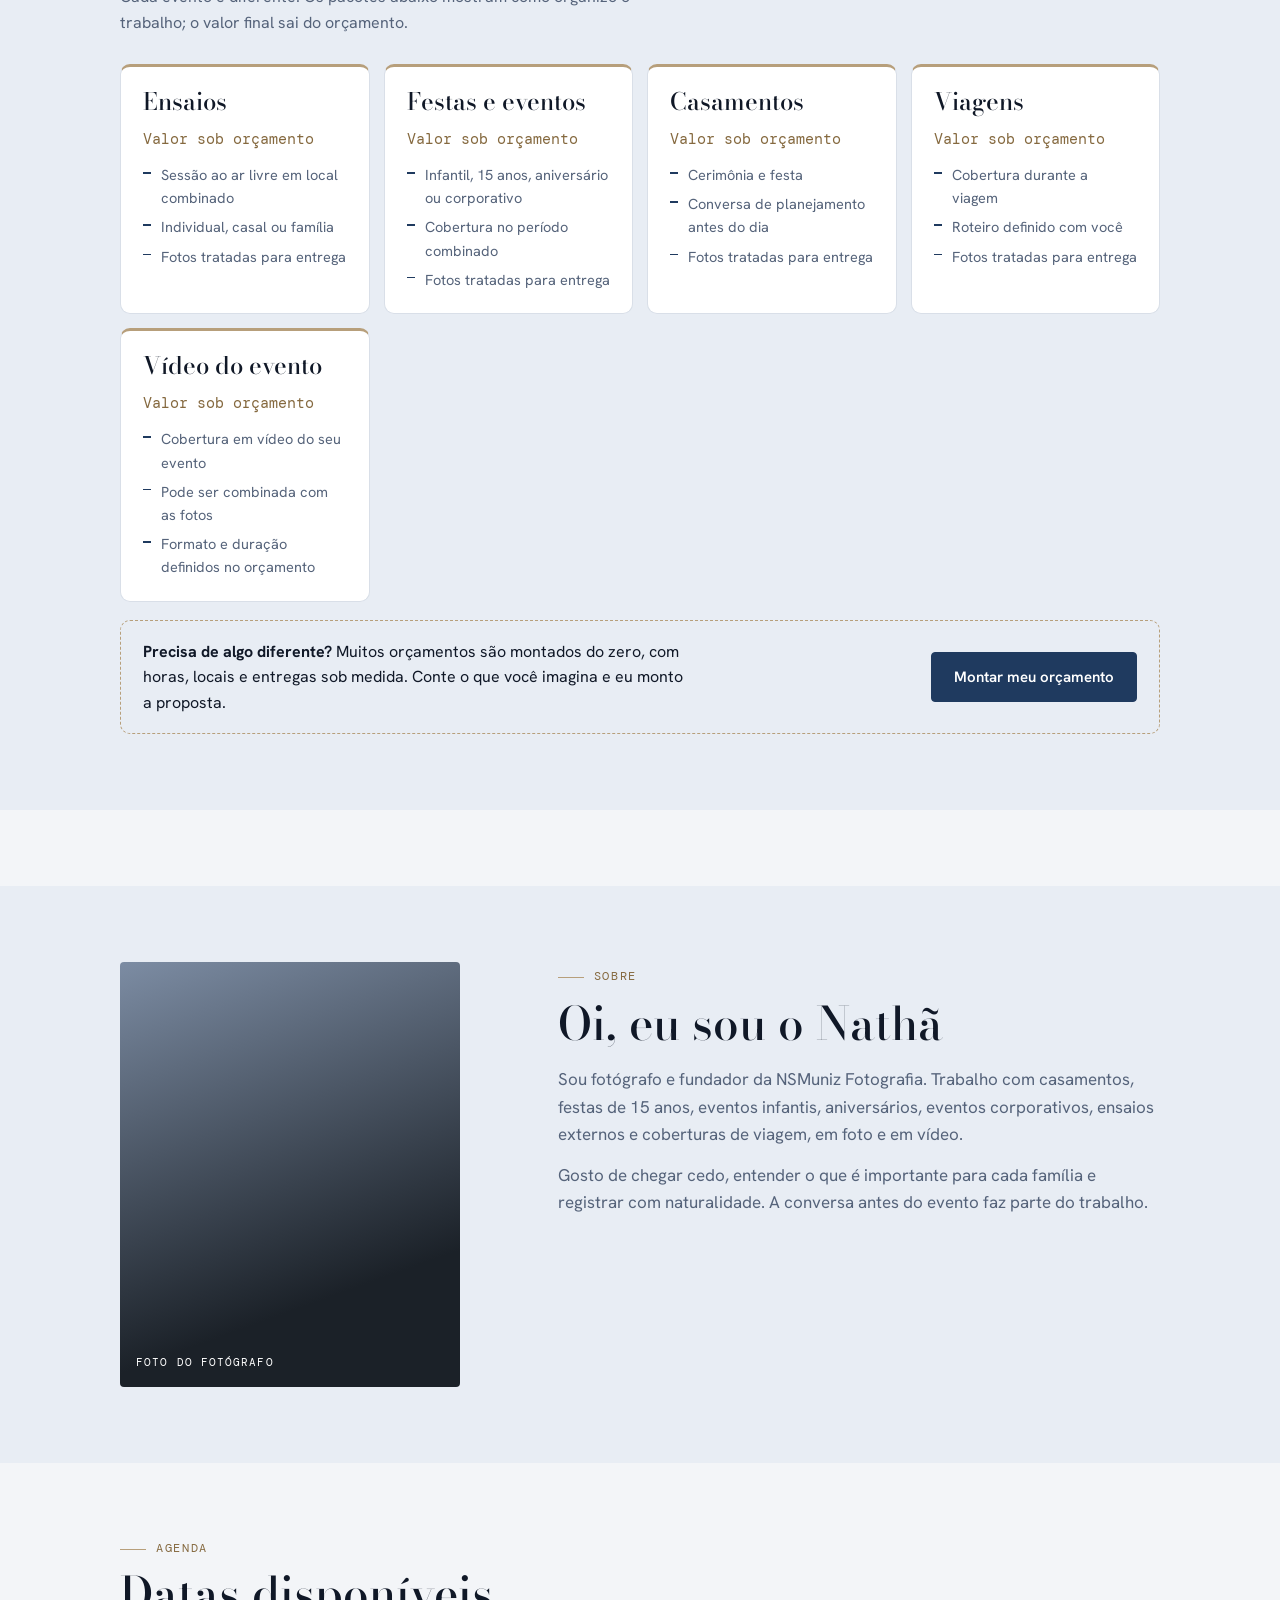
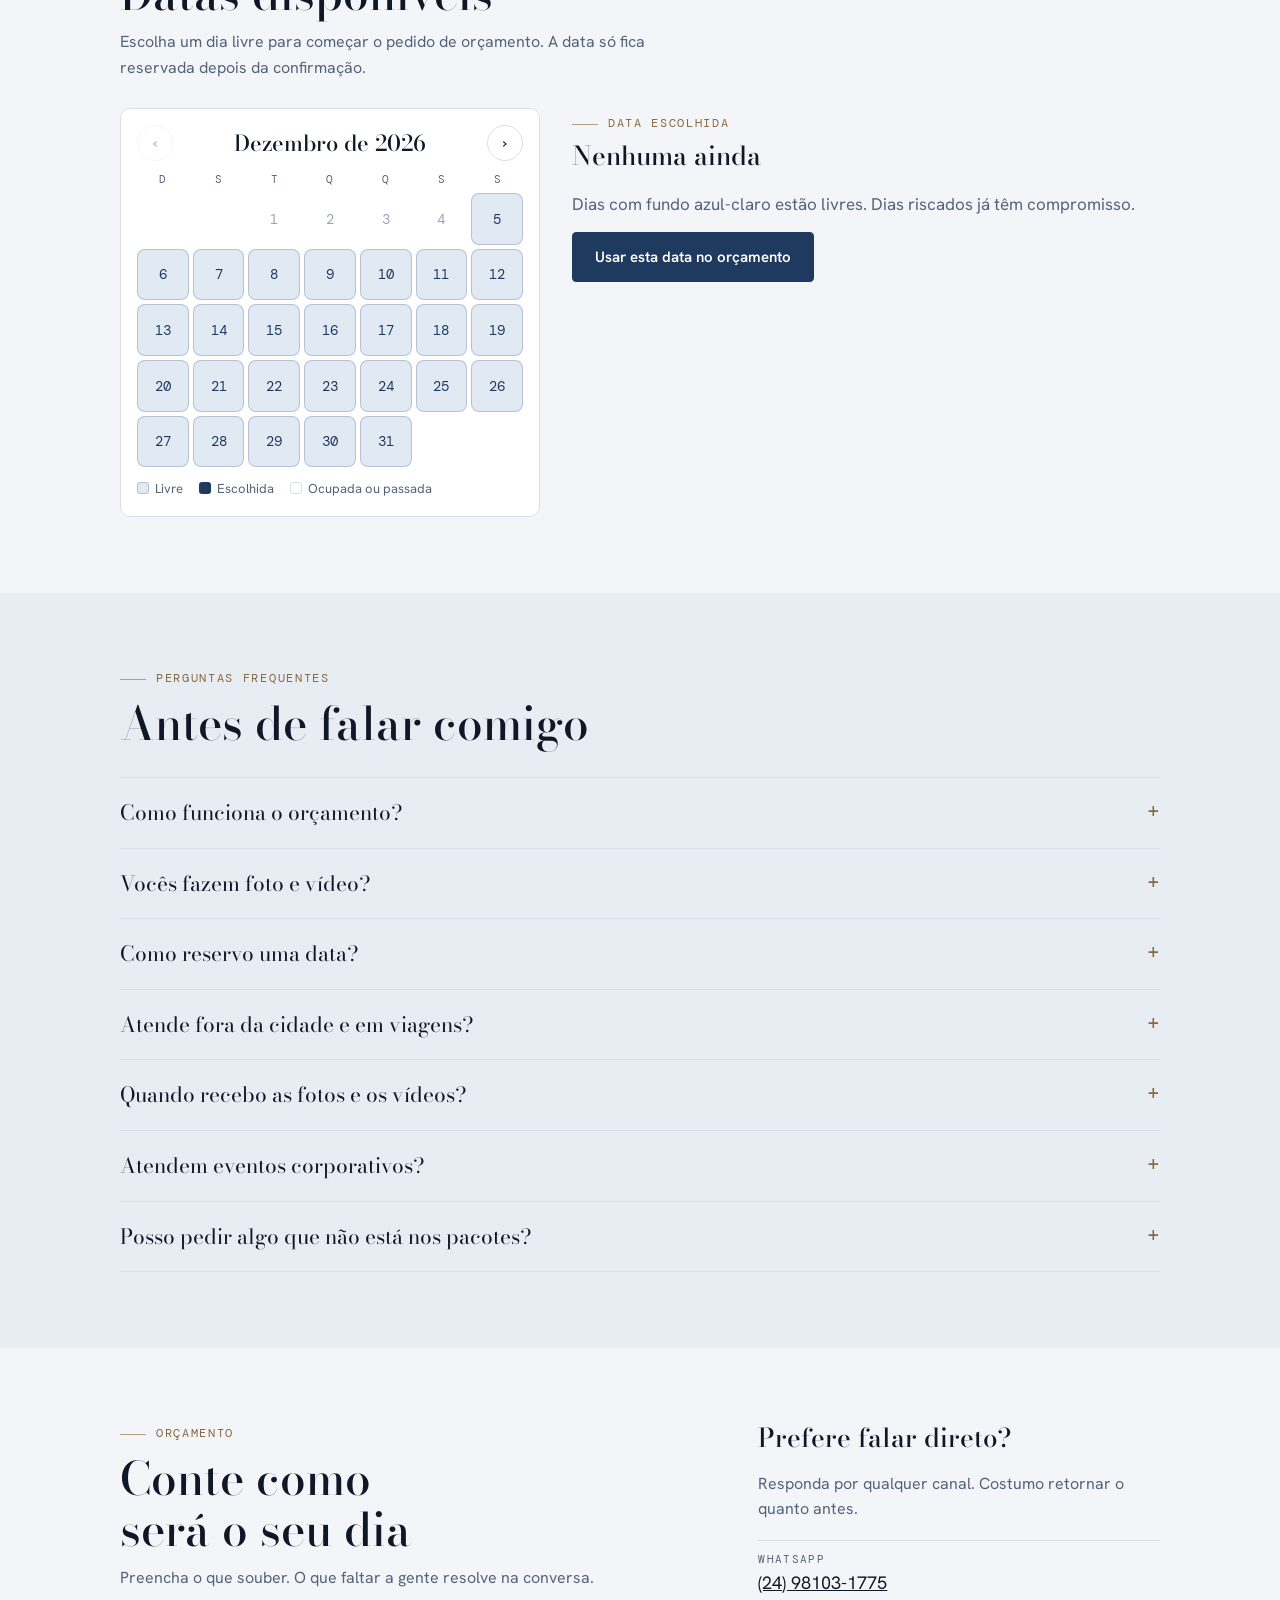
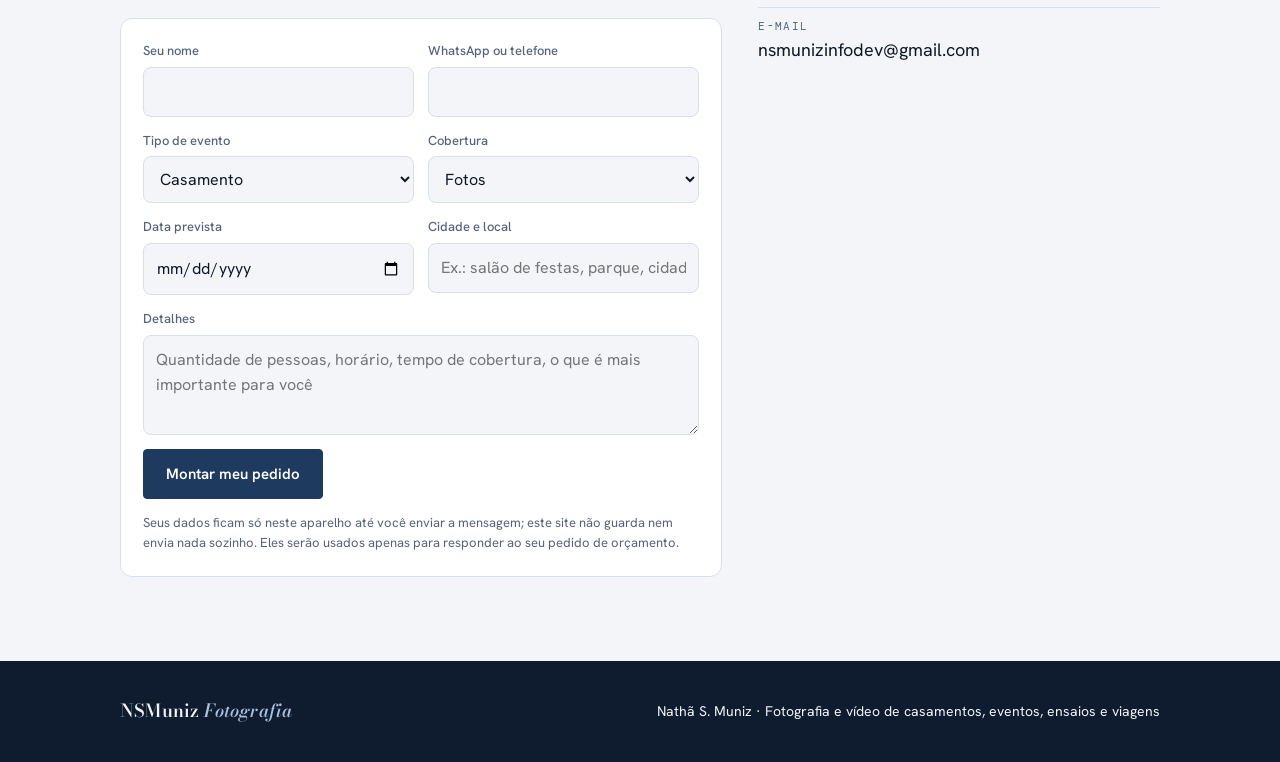
==== commit a68f1864: "Add files via upload atualizado imagem de fundo na tela inicial, alterado exibição do telefone whats" ====
--- a/index.html
+++ b/index.html
@@ -1,8 +1,9 @@
-<!doctype html><html lang="pt-BR"><head><meta charset="utf-8"><meta name="viewport" content="width=device-width,initial-scale=1,viewport-fit=cover"><meta name="referrer" content="strict-origin-when-cross-origin"><title>NSMuniz Fotografia</title><link rel="preconnect" href="https://fonts.googleapis.com"><link rel="preconnect" href="https://fonts.gstatic.com" crossorigin><link rel="stylesheet" href="https://fonts.googleapis.com/css2?family=Bodoni+Moda:ital,opsz,wght@0,6..96,400..700;1,6..96,400..700&family=Hanken+Grotesk:wght@400;500;600&family=DM+Mono:wght@400;500&display=swap"><link rel="stylesheet" href="style.css"></head><body data-page="home"><header class="hero gut">
+<!doctype html><html lang="pt-BR"><head><meta charset="utf-8"><meta name="viewport" content="width=device-width,initial-scale=1,viewport-fit=cover"><meta name="referrer" content="strict-origin-when-cross-origin"><title>NSMuniz Fotografia</title><link rel="preconnect" href="https://fonts.googleapis.com"><link rel="preconnect" href="https://fonts.gstatic.com" crossorigin><link rel="stylesheet" href="https://fonts.googleapis.com/css2?family=Bodoni+Moda:ital,opsz,wght@0,6..96,400..700;1,6..96,400..700&family=Hanken+Grotesk:wght@400;500;600&family=DM+Mono:wght@400;500&display=swap"><link rel="stylesheet" href="style.css"></head><body data-page="home"><header class="hero home gut">
+  <div class="hero-bg" id="hbg" aria-hidden="true"></div>
   <div class="in">
     <nav class="nav" aria-label="Principal">
       <a class="logo" href="#topo">NSMuniz <span>Fotografia</span></a>
-      <div class="links"><a class="opt" href="casamentos.html">Casamentos</a><a class="opt" href="15-anos.html">15 anos</a><a class="opt" href="infantil.html">Eventos infantis</a><a class="opt" href="eventos.html">Eventos em geral</a><a class="opt" href="#datas">Agenda</a><a class="btn" href="#orcamento" style="padding:9px 18px;font-size:14px">Pedir orçamento</a></div>
+      <div class="links"><a class="opt home cur" href="#topo">Início</a><a class="opt" href="casamentos.html">Casamentos</a><a class="opt" href="15-anos.html">15 anos</a><a class="opt" href="infantil.html">Eventos infantis</a><a class="opt" href="eventos.html">Eventos em geral</a><a class="opt" href="#datas">Agenda</a><a class="btn" href="#orcamento" style="padding:9px 18px;font-size:14px">Pedir orçamento</a></div>
     </nav>
     <div class="hero-body" id="topo">
       <div>
@@ -10,7 +11,6 @@
         <p class="lead">Fotografia e vídeo para casamentos, 15 anos, festas infantis, eventos em geral, ensaios externos e viagens. Eu sou o Nathã e cuido de cada detalhe para que você só precise viver o momento.</p>
         <div class="cta"><a class="btn" href="#orcamento">Pedir orçamento</a><a class="btn ghost" href="#nichos">Ver trabalhos</a></div>
       </div>
-      <div class="frame" aria-hidden="true"><i></i><i></i><i></i><i></i><div class="af"></div><div class="meta"><span>Quadro 01</span><span>AF ●</span></div></div>
     </div>
   </div>
 </header>
@@ -98,4 +98,4 @@
   <aside class="contact" id="contact"><h3>Prefere falar direto?</h3><p>Responda por qualquer canal. Costumo retornar o quanto antes.</p><div class="ct" id="ct"></div></aside>
 </div></section>
 </main>
-<footer class="gut"><div class="in"><a class="logo" href="index.html">NSMuniz <span>Fotografia</span></a><span>Nathã S. Muniz · Fotografia e vídeo de ensaios, eventos e viagens · Os dados do formulário são usados só para responder ao seu pedido.</span></div></footer><script src="config.js"></script><script src="site.js"></script></body></html>+<footer class="gut"><div class="in"><a class="logo" href="index.html">NSMuniz <span>Fotografia</span></a><span>Nathã S. Muniz · Fotografia e vídeo de casamentos, eventos, ensaios e viagens</span></div></footer><script src="config.js"></script><script src="site.js"></script></body></html>
--- a/style.css
+++ b/style.css
@@ -184,6 +184,16 @@
 body{margin:0}
 .hero.small{padding-bottom:48px}
 .hero.small .hero-body{margin-top:40px}
+.links .opt.home{display:inline}
+.hero.home{position:relative;overflow:hidden;isolation:isolate;min-height:min(92vh,800px);display:flex}
+.hero.home>.in{position:relative;z-index:2;display:flex;flex-direction:column;width:100%}
+.hero.home .hero-body{grid-template-columns:minmax(0,1fr);margin-top:auto;padding-top:clamp(48px,12vh,120px);padding-bottom:12px}
+.hero.home .lead{max-width:50ch}
+.hero-bg{position:absolute;inset:0;z-index:0;background:#0F1C30}
+.hero-bg .sl{position:absolute;inset:0;background-size:cover;background-position:center;opacity:0;transform:scale(1.02);transition:opacity 1.8s ease,transform 10s linear}
+.hero-bg .sl.on{opacity:1;transform:scale(1.07)}
+.hero-bg::after{content:"";position:absolute;inset:0;background:linear-gradient(180deg,rgba(15,28,48,.6) 0%,rgba(15,28,48,.3) 38%,rgba(15,28,48,.88) 100%)}
+@media (prefers-reduced-motion:reduce){.hero-bg .sl{transition:none;transform:none}.hero-bg .sl.on{transform:none}}
 .nav .links a.cur{text-decoration:underline;text-underline-offset:4px;opacity:1}
 .niches{display:grid;grid-template-columns:repeat(auto-fit,minmax(280px,1fr));gap:14px}
 a.tile{text-decoration:none}
